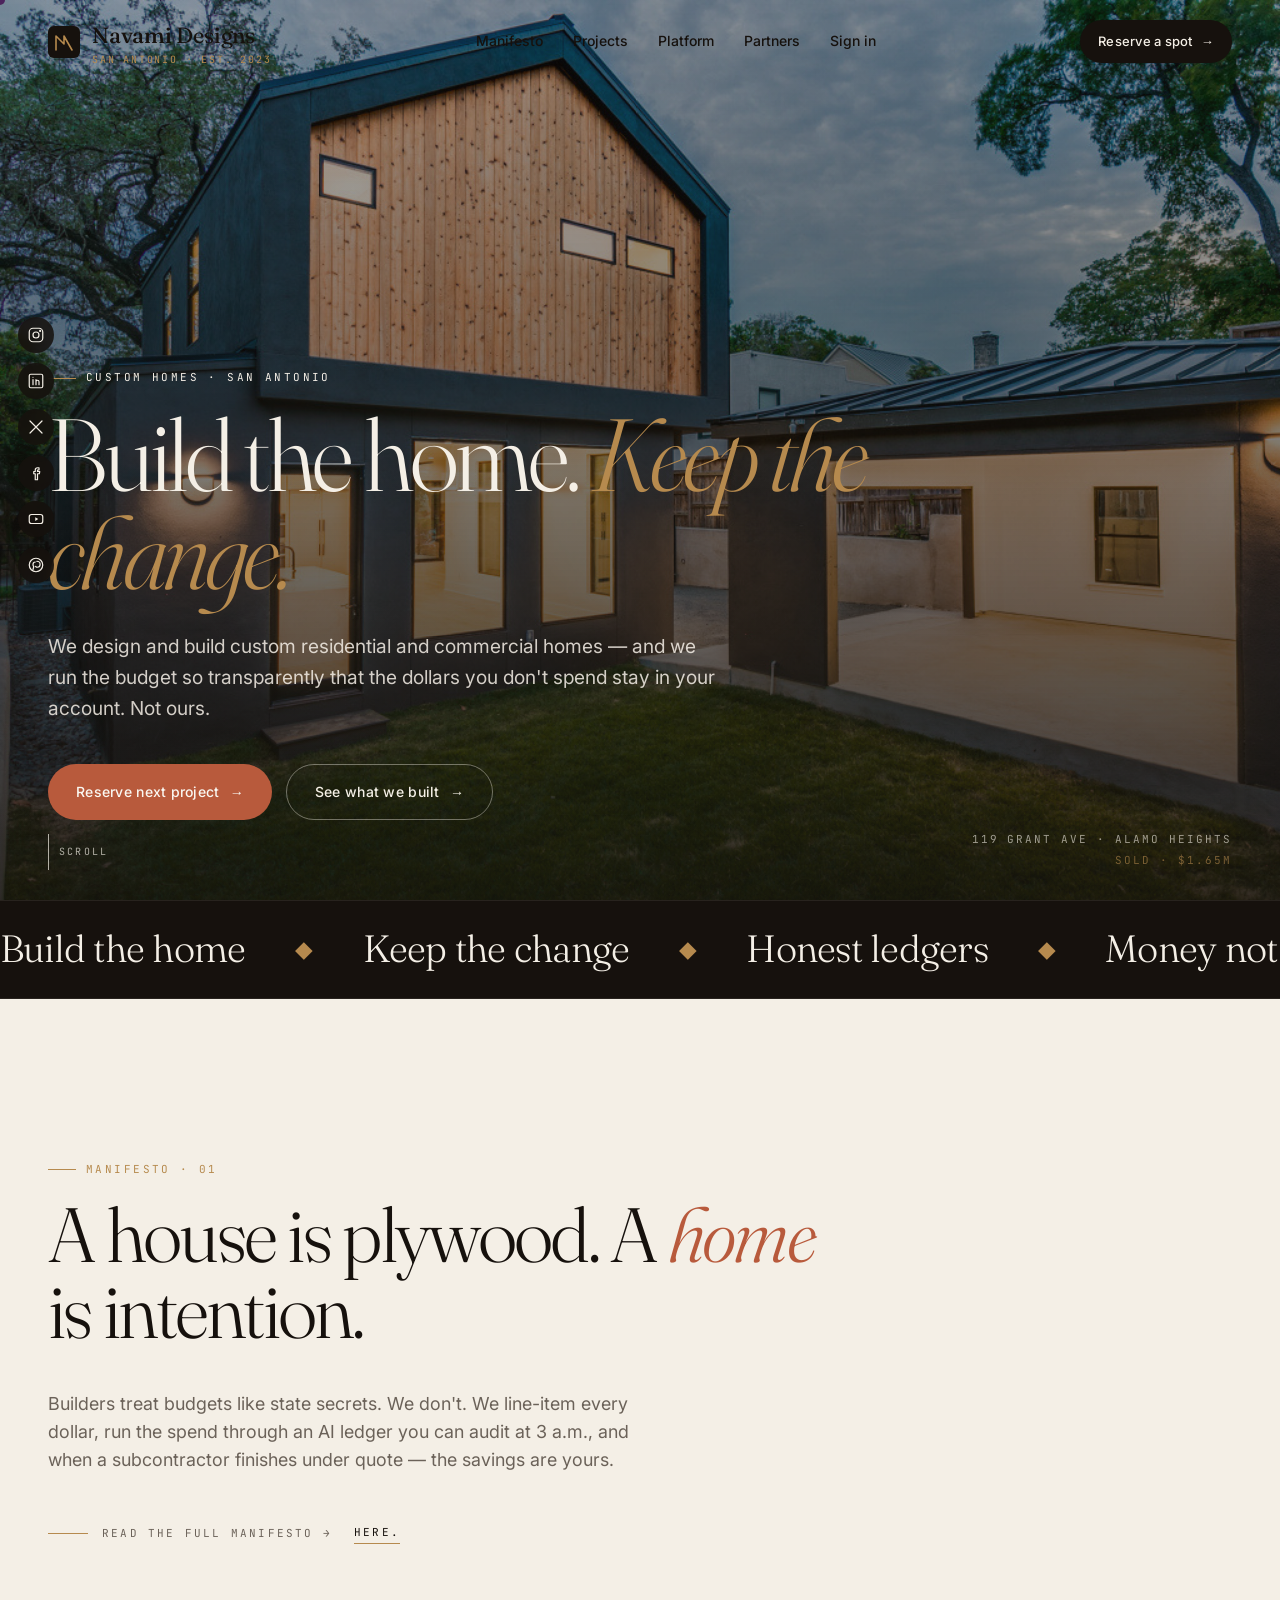
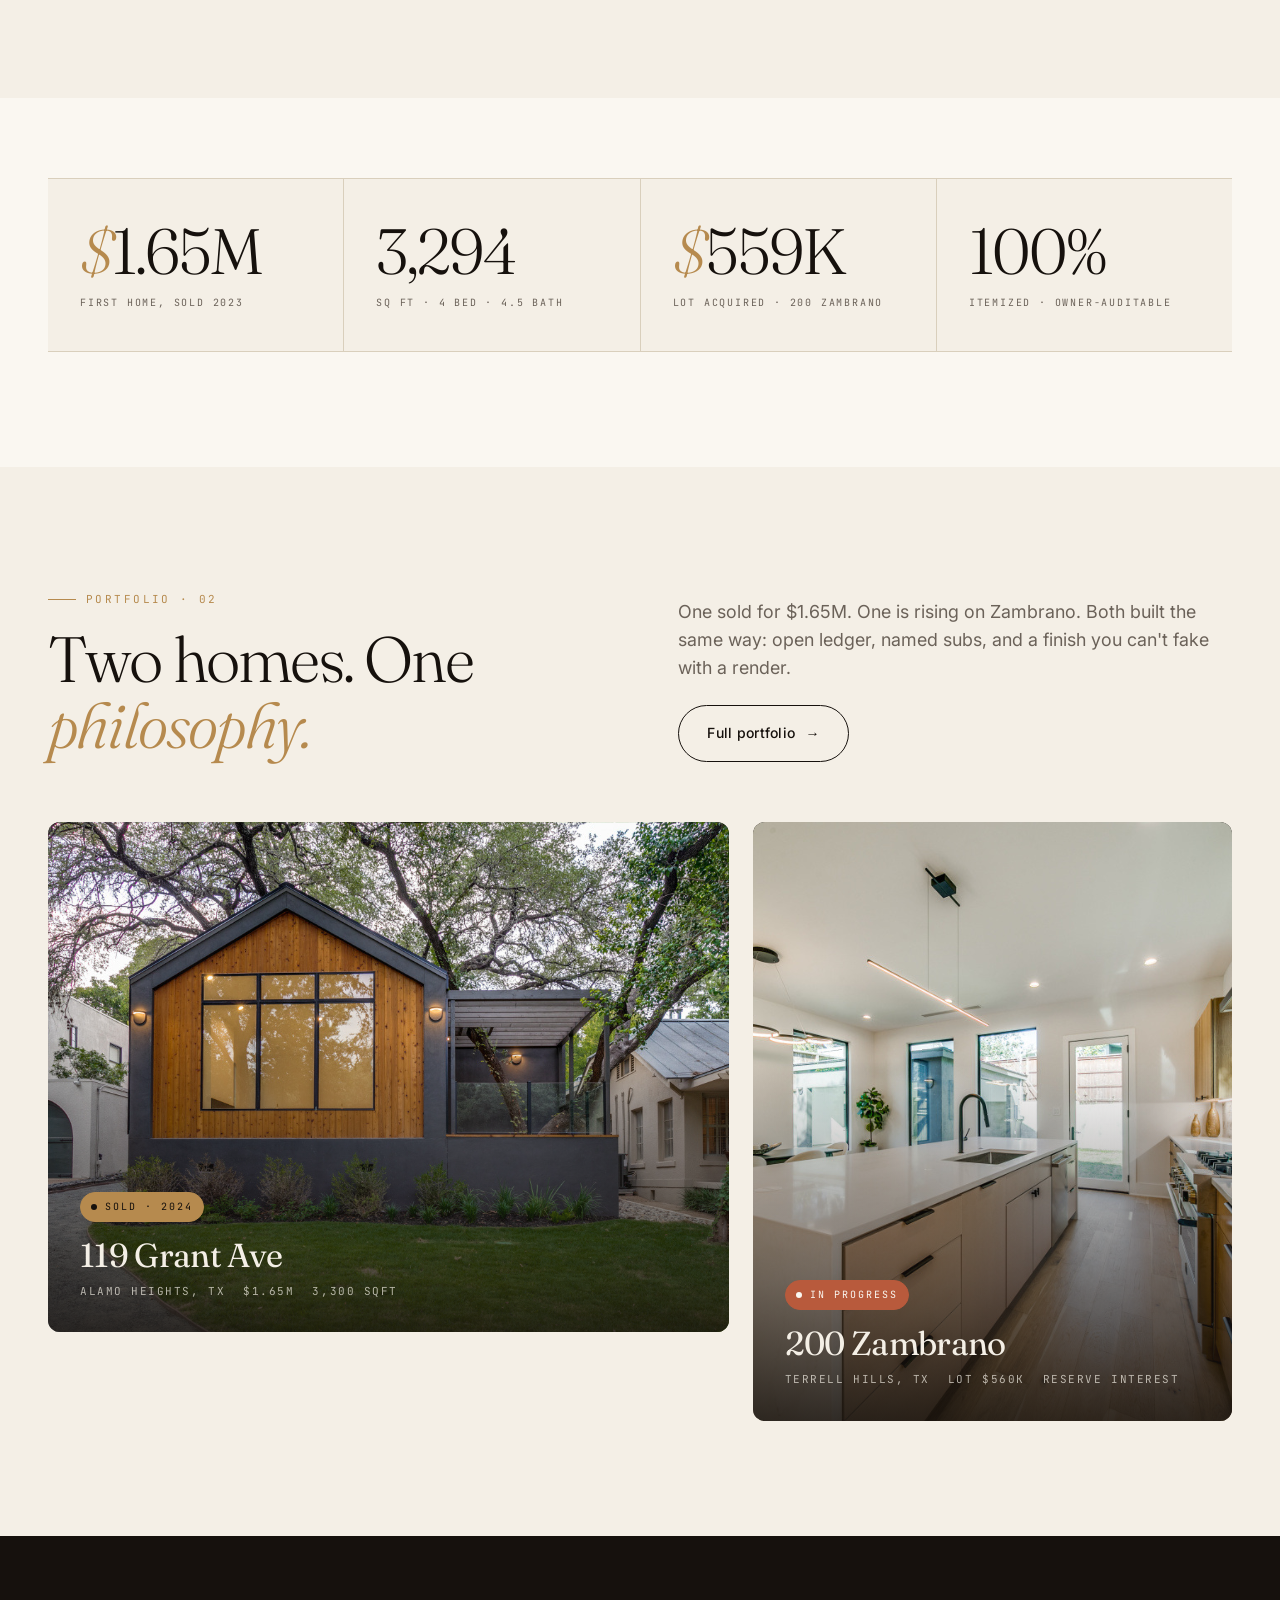
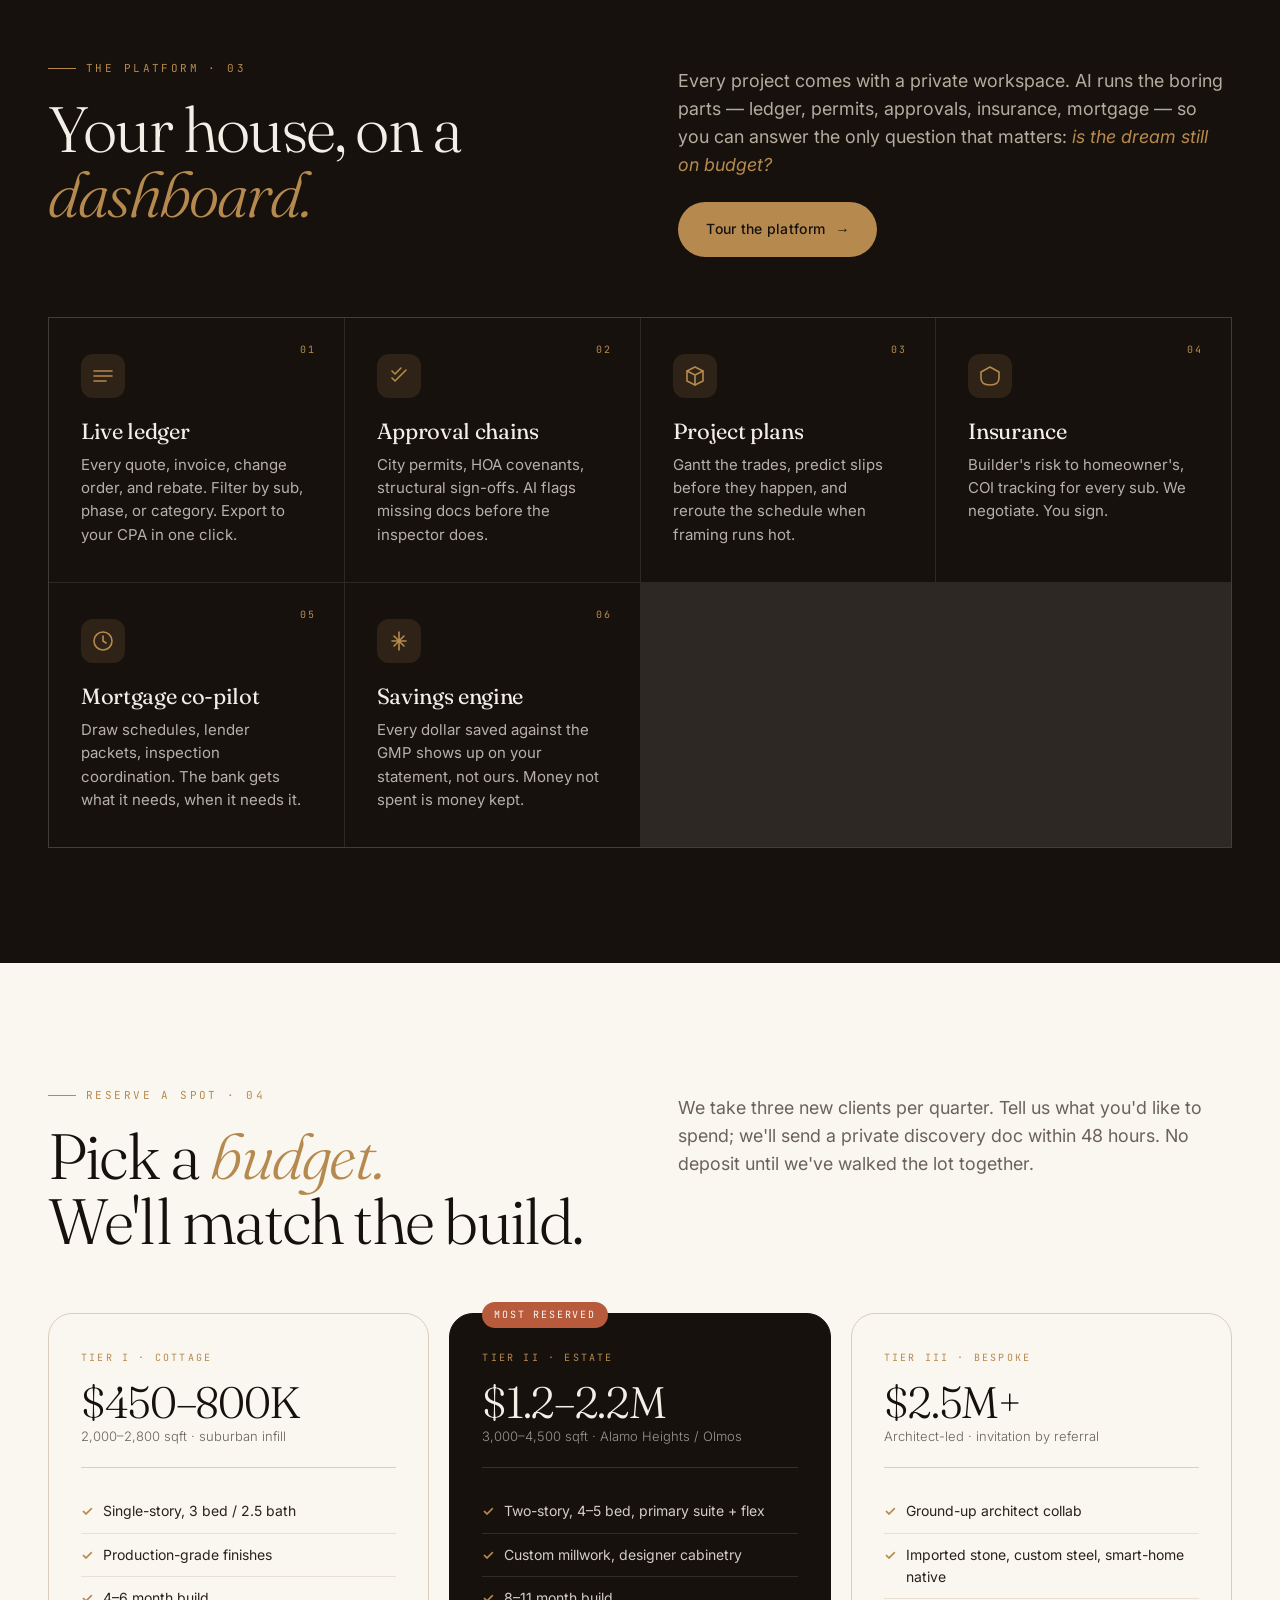
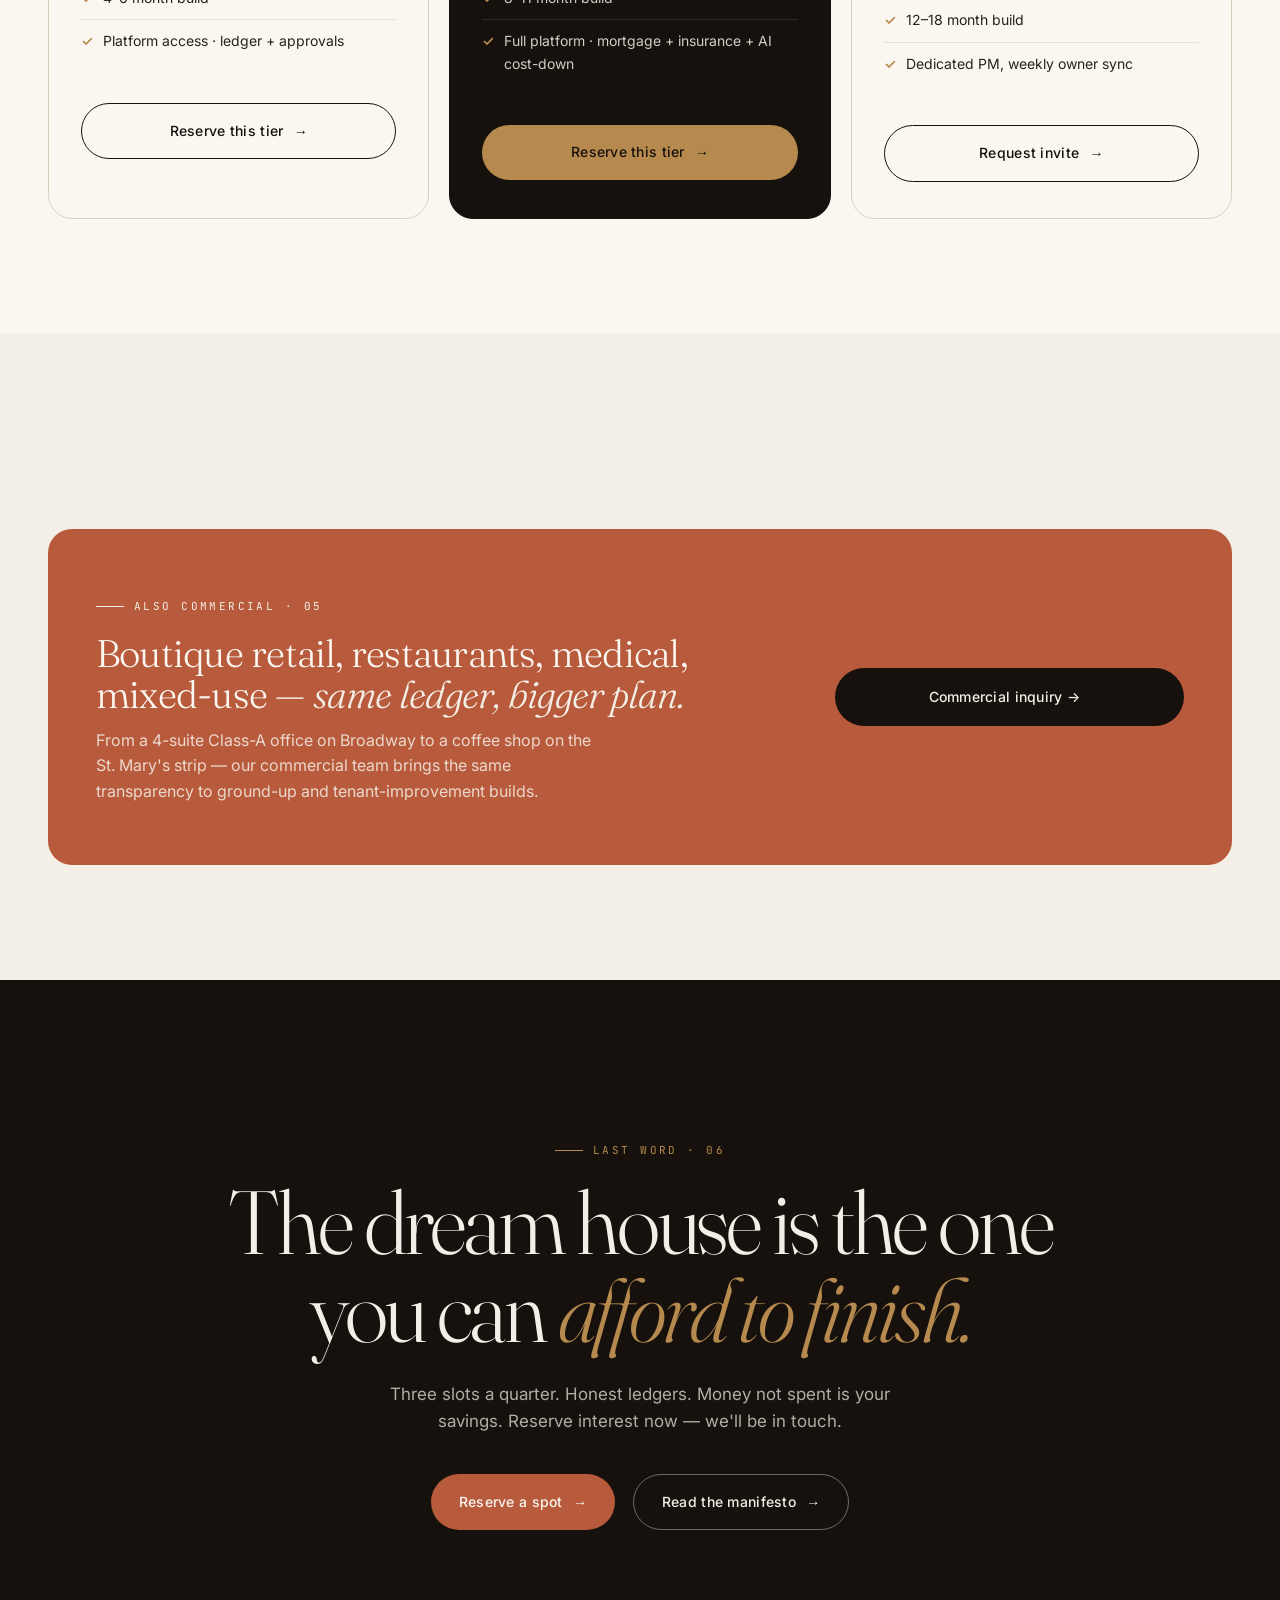
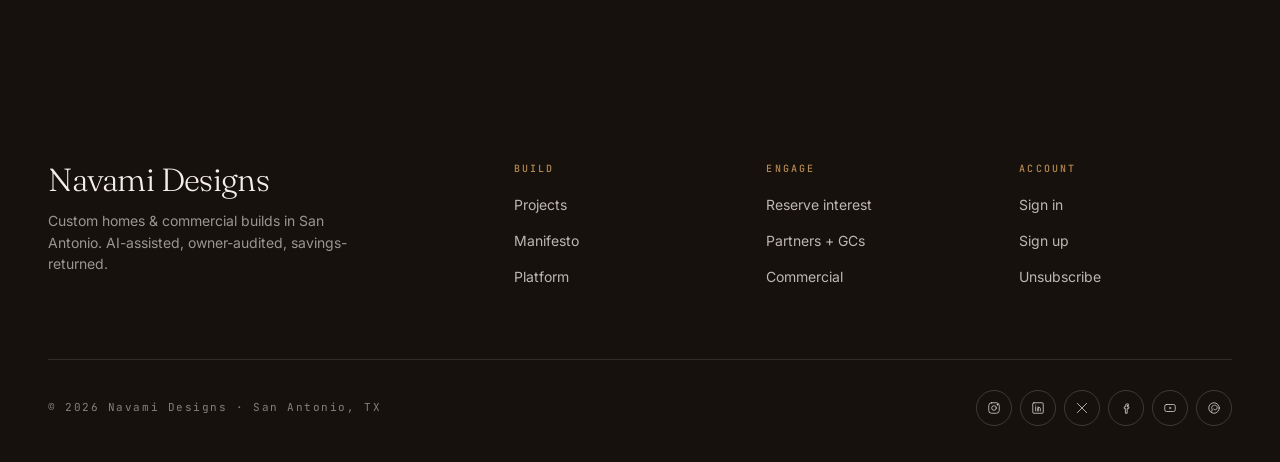
==== index.html @ c39e91a6 "Initial commit: Navami Designs marketing site Custom-home builder site for thenavami.com — independe" ====
<!DOCTYPE html>
<html lang="en">
<head>
  <meta charset="UTF-8" />
  <meta name="viewport" content="width=device-width, initial-scale=1.0" />
  <title>Navami Designs — Custom homes, built with intention. Costs, not corners, are what we cut.</title>
  <meta name="description" content="Navami Designs builds custom residential and commercial homes in San Antonio with an AI-assisted owner platform. Transparent budgets. Certified GCs. Money not spent is your savings." />
  <meta name="theme-color" content="#16110D" />
  <meta property="og:title" content="Navami Designs — Build the home. Keep the change." />
  <meta property="og:description" content="Custom homes in San Antonio. AI-powered budgets, approvals, insurance, and mortgage management — money not spent is your savings." />
  <meta property="og:image" content="/assets/hero-exterior.jpg" />
  <meta property="og:type" content="website" />
  <meta property="og:url" content="https://thenavami.com" />
  <meta name="twitter:card" content="summary_large_image" />
  <meta name="twitter:site" content="@thenavami" />
  <meta name="twitter:title" content="Navami Designs — Build the home. Keep the change." />
  <meta name="twitter:description" content="Custom homes in San Antonio. AI-powered budgets, approvals, insurance, and mortgage management — money not spent is your savings." />
  <meta name="twitter:image" content="https://thenavami.com/assets/hero-exterior.jpg" />
  <meta name="keywords" content="custom home builder San Antonio, luxury home construction Alamo Heights, Terrell Hills builder, AI construction management, transparent home building, GMP construction, residential builder Texas, commercial construction San Antonio" />
  <meta name="author" content="Navami Designs" />
  <meta name="geo.region" content="US-TX" />
  <meta name="geo.placename" content="San Antonio" />
  <link rel="canonical" href="https://thenavami.com/" />
  <script type="application/ld+json">
  {
    "@context": "https://schema.org",
    "@type": "GeneralContractor",
    "name": "Navami Designs",
    "image": "https://thenavami.com/assets/hero-exterior.jpg",
    "url": "https://thenavami.com",
    "telephone": "+1-210-000-0000",
    "priceRange": "$$$$",
    "description": "Custom residential and commercial home builder in San Antonio, TX. AI-assisted budgeting, transparent ledgers, and savings returned to the owner.",
    "address": { "@type": "PostalAddress", "addressLocality": "San Antonio", "addressRegion": "TX", "addressCountry": "US" },
    "areaServed": ["San Antonio", "Alamo Heights", "Terrell Hills", "Olmos Park"],
    "sameAs": [
      "https://instagram.com/thenavami",
      "https://linkedin.com/company/thenavami",
      "https://x.com/thenavami",
      "https://facebook.com/thenavami",
      "https://youtube.com/@thenavami"
    ],
    "founder": { "@type": "Organization", "name": "Navami Designs" },
    "foundingDate": "2023",
    "knowsAbout": ["Custom homes", "Residential construction", "Commercial construction", "AI project management", "GMP contracts"]
  }
  </script>

  <link rel="preconnect" href="https://fonts.googleapis.com" />
  <link rel="preconnect" href="https://fonts.gstatic.com" crossorigin />
  <link rel="stylesheet" href="https://fonts.googleapis.com/css2?family=Fraunces:opsz,wght@9..144,300;9..144,400;9..144,500&family=Inter:wght@400;500;600&family=JetBrains+Mono:wght@400;500&display=swap" />
  <link rel="stylesheet" href="styles.css" />
  <link rel="icon" type="image/svg+xml" href="data:image/svg+xml,%3Csvg xmlns='http://www.w3.org/2000/svg' viewBox='0 0 32 32'%3E%3Crect width='32' height='32' rx='6' fill='%2316110D'/%3E%3Cpath d='M8 24V10l8 8V10l8 14' stroke='%23B68A4E' stroke-width='1.6' fill='none' stroke-linecap='round' stroke-linejoin='round'/%3E%3C/svg%3E" />
</head>
<body>

  <!-- ──────────── NAV ──────────── -->
  <header class="nav" id="nav">
    <div class="container nav__inner">
      <a href="/" class="nav__brand" aria-label="Navami Designs home">
        <span class="nav__mark" aria-hidden="true">
          <svg width="32" height="32" viewBox="0 0 32 32" fill="none"><rect width="32" height="32" rx="6" fill="#16110D"/><path d="M8 24V10l8 8V10l8 14" stroke="#B68A4E" stroke-width="1.6" stroke-linecap="round" stroke-linejoin="round"/></svg>
        </span>
        <span>
          <b>Navami</b> Designs
          <small>San Antonio · est. 2023</small>
        </span>
      </a>
      <nav class="nav__links" aria-label="Primary">
        <a href="/manifesto.html">Manifesto</a>
        <a href="/projects.html">Projects</a>
        <a href="/platform.html">Platform</a>
        <a href="/partners.html">Partners</a>
        <a href="/signin.html">Sign in</a>
      </nav>
      <a href="/signup.html" class="nav__cta">Reserve a spot</a>
      <button class="nav__toggle" aria-label="Menu" aria-expanded="false"><span></span></button>
    </div>
  </header>

  <!-- ──────────── FLOATING SOCIAL ──────────── -->
  <aside class="social-rail" aria-label="Social">
    <a href="https://instagram.com/thenavami" target="_blank" rel="noopener" aria-label="Instagram"><svg class="icon" viewBox="0 0 24 24"><rect x="3" y="3" width="18" height="18" rx="5"/><circle cx="12" cy="12" r="4"/><circle cx="17.5" cy="6.5" r="0.6" fill="currentColor"/></svg></a>
    <a href="https://linkedin.com/company/thenavami" target="_blank" rel="noopener" aria-label="LinkedIn"><svg class="icon" viewBox="0 0 24 24"><rect x="3" y="3" width="18" height="18" rx="2"/><path d="M8 10v7M8 7v.01M12 17v-4a2 2 0 014 0v4M12 17v-7"/></svg></a>
    <a href="https://x.com/thenavami" target="_blank" rel="noopener" aria-label="X"><svg class="icon" viewBox="0 0 24 24"><path d="M4 4l16 16M20 4L4 20"/></svg></a>
    <a href="https://facebook.com/thenavami" target="_blank" rel="noopener" aria-label="Facebook"><svg class="icon" viewBox="0 0 24 24"><path d="M14 8h2V5h-2a3 3 0 00-3 3v2H9v3h2v8h3v-8h2.5l.5-3H14V9a1 1 0 011-1"/></svg></a>
    <a href="https://youtube.com/@thenavami" target="_blank" rel="noopener" aria-label="YouTube"><svg class="icon" viewBox="0 0 24 24"><rect x="3" y="6" width="18" height="12" rx="3"/><path d="M11 9.5l4 2.5-4 2.5z" fill="currentColor" stroke="none"/></svg></a>
    <a href="https://pinterest.com/thenavami" target="_blank" rel="noopener" aria-label="Pinterest"><svg class="icon" viewBox="0 0 24 24"><circle cx="12" cy="12" r="9"/><path d="M11 8c-2 0-3 1.5-3 3.5 0 1 .5 2 1 2.5l-1 4M11.5 14c.5.5 1.5 1 2.5 1 2 0 3.5-1.5 3.5-4S15.5 7 13 7"/></svg></a>
  </aside>

  <!-- ──────────── HERO ──────────── -->
  <section class="hero">
    <div class="hero__bg" style="background-image:url('assets/hero-exterior.jpg')"></div>
    <div class="container hero__inner">
      <div class="eyebrow hero__eyebrow" data-reveal>Custom homes · San Antonio</div>
      <h1 class="display hero__display" data-reveal data-reveal-delay="1">
        Build the home. <em>Keep the change.</em>
      </h1>
      <p class="hero__lede" data-reveal data-reveal-delay="2">
        We design and build custom residential and commercial homes — and we run the budget so transparently that the dollars you don't spend stay in your account. Not ours.
      </p>
      <div class="hero__cta" data-reveal data-reveal-delay="3">
        <a href="/signup.html" class="btn btn--clay">Reserve next project</a>
        <a href="/projects.html" class="btn btn--bone-ghost">See what we built</a>
      </div>
    </div>
    <div class="hero__scroll" aria-hidden="true">Scroll</div>
    <div class="hero__meta">
      <span>119 Grant Ave · Alamo Heights</span>
      <span><b>Sold · $1.65M</b></span>
    </div>
  </section>

  <!-- ──────────── MARQUEE ──────────── -->
  <div class="marquee" aria-hidden="true">
    <div class="marquee__track">
      <span>Build the home</span><span>Keep the change</span><span>Honest ledgers</span><span>Money not spent is savings</span><span>San Antonio · est. 2023</span><span>AI-assisted, owner-audited</span>
    </div>
  </div>

  <!-- ──────────── MANIFESTO STRIP ──────────── -->
  <section class="manifesto-strip">
    <div class="container">
      <div class="eyebrow" data-reveal>Manifesto · 01</div>
      <h2 class="manifesto-strip__quote" data-reveal data-reveal-delay="1">
        A house is plywood. A <em>home</em> is intention.
      </h2>
      <p class="lede mt-lg" style="max-width:54ch" data-reveal data-reveal-delay="2">
        Builders treat budgets like state secrets. We don't. We line-item every dollar, run the spend through an AI ledger you can audit at 3 a.m., and when a subcontractor finishes under quote — the savings are yours.
      </p>
      <div class="manifesto-strip__sig" data-reveal data-reveal-delay="3">Read the full manifesto → <a href="/manifesto.html" style="color:var(--ink);border-bottom:1px solid var(--brass);padding-bottom:2px;margin-left:8px;">Here.</a></div>
    </div>
  </section>

  <!-- ──────────── STATS ──────────── -->
  <section class="section section--paper" style="padding-top:0">
    <div class="container">
      <div class="stats">
        <div class="stat" data-reveal>
          <div class="stat__num"><em>$</em><span data-count="1.65" data-decimals="2" data-suffix="M">1.65M</span></div>
          <div class="stat__label">First home, sold 2023</div>
        </div>
        <div class="stat" data-reveal data-reveal-delay="1">
          <div class="stat__num"><span data-count="3300">3,300</span></div>
          <div class="stat__label">Sq ft · 4 bed · 4.5 bath</div>
        </div>
        <div class="stat" data-reveal data-reveal-delay="2">
          <div class="stat__num"><em>$</em><span data-count="560" data-suffix="K">560K</span></div>
          <div class="stat__label">Lot acquired · 200 Zambrano</div>
        </div>
        <div class="stat" data-reveal data-reveal-delay="3">
          <div class="stat__num"><span data-count="100" data-suffix="%">100%</span></div>
          <div class="stat__label">Itemized · owner-auditable</div>
        </div>
      </div>
    </div>
  </section>

  <!-- ──────────── PROJECTS ──────────── -->
  <section class="section section--bone" id="projects">
    <div class="container">
      <div class="two-col">
        <div>
          <div class="eyebrow" data-reveal>Portfolio · 02</div>
          <h2 class="headline" data-reveal data-reveal-delay="1">
            Two homes. One <em class="serif-em">philosophy.</em>
          </h2>
        </div>
        <div class="two-col__right" data-reveal data-reveal-delay="2">
          <p class="lede">One sold for $1.65M. One is rising on Zambrano. Both built the same way: open ledger, named subs, and a finish you can't fake with a render.</p>
          <a href="/projects.html" class="btn btn--ghost mt-md">Full portfolio</a>
        </div>
      </div>

      <div class="projects-grid">
        <a class="project-card project-card--lead" href="/projects.html#grant" data-reveal>
          <div class="project-card__img" style="background-image:url('assets/exterior-twilight.jpg')"></div>
          <div class="project-card__body">
            <span class="project-card__status is-sold">Sold · 2024</span>
            <h3 class="project-card__title">119 Grant Ave</h3>
            <div class="project-card__meta">
              <span>Alamo Heights, TX</span><span>$1.65M</span><span>3,300 sqft</span>
            </div>
          </div>
        </a>
        <a class="project-card project-card--side" href="/projects.html#zambrano" data-reveal data-reveal-delay="1">
          <div class="project-card__img" style="background-image:url('assets/exterior-rear.jpg')"></div>
          <div class="project-card__body">
            <span class="project-card__status is-active">In progress</span>
            <h3 class="project-card__title">200 Zambrano</h3>
            <div class="project-card__meta">
              <span>Terrell Hills, TX</span><span>Lot $560K</span><span>Reserve interest</span>
            </div>
          </div>
        </a>
      </div>
    </div>
  </section>

  <!-- ──────────── AI PLATFORM ──────────── -->
  <section class="section section--dark" id="platform">
    <div class="container">
      <div class="two-col">
        <div>
          <div class="eyebrow" data-reveal>The platform · 03</div>
          <h2 class="headline" data-reveal data-reveal-delay="1" style="color:var(--bone)">
            Your house, on a <em class="serif-em">dashboard.</em>
          </h2>
        </div>
        <div class="two-col__right" data-reveal data-reveal-delay="2">
          <p class="lede">Every project comes with a private workspace. AI runs the boring parts — ledger, permits, approvals, insurance, mortgage — so you can answer the only question that matters: <em style="color:var(--brass)">is the dream still on budget?</em></p>
          <a href="/platform.html" class="btn btn--brass mt-md">Tour the platform</a>
        </div>
      </div>

      <div class="platform">
        <div class="platform__card" data-reveal>
          <span class="platform__num">01</span>
          <div class="platform__icon"><svg class="icon icon--lg" viewBox="0 0 24 24"><path d="M3 7h18M3 12h18M3 17h12"/></svg></div>
          <h3 class="platform__title">Live ledger</h3>
          <p class="platform__body">Every quote, invoice, change order, and rebate. Filter by sub, phase, or category. Export to your CPA in one click.</p>
        </div>
        <div class="platform__card" data-reveal data-reveal-delay="1">
          <span class="platform__num">02</span>
          <div class="platform__icon"><svg class="icon icon--lg" viewBox="0 0 24 24"><path d="M5 7l3 3 6-6M5 14l3 3 11-11"/></svg></div>
          <h3 class="platform__title">Approval chains</h3>
          <p class="platform__body">City permits, HOA covenants, structural sign-offs. AI flags missing docs before the inspector does.</p>
        </div>
        <div class="platform__card" data-reveal data-reveal-delay="2">
          <span class="platform__num">03</span>
          <div class="platform__icon"><svg class="icon icon--lg" viewBox="0 0 24 24"><path d="M4 7l8-4 8 4v10l-8 4-8-4z"/><path d="M4 7l8 4 8-4M12 21V11"/></svg></div>
          <h3 class="platform__title">Project plans</h3>
          <p class="platform__body">Gantt the trades, predict slips before they happen, and reroute the schedule when framing runs hot.</p>
        </div>
        <div class="platform__card" data-reveal>
          <span class="platform__num">04</span>
          <div class="platform__icon"><svg class="icon icon--lg" viewBox="0 0 24 24"><path d="M12 3l9 5v6c0 5-4 7-9 7s-9-2-9-7V8z"/></svg></div>
          <h3 class="platform__title">Insurance</h3>
          <p class="platform__body">Builder's risk to homeowner's, COI tracking for every sub. We negotiate. You sign.</p>
        </div>
        <div class="platform__card" data-reveal data-reveal-delay="1">
          <span class="platform__num">05</span>
          <div class="platform__icon"><svg class="icon icon--lg" viewBox="0 0 24 24"><circle cx="12" cy="12" r="9"/><path d="M12 7v5l3 2"/></svg></div>
          <h3 class="platform__title">Mortgage co-pilot</h3>
          <p class="platform__body">Draw schedules, lender packets, inspection coordination. The bank gets what it needs, when it needs it.</p>
        </div>
        <div class="platform__card" data-reveal data-reveal-delay="2">
          <span class="platform__num">06</span>
          <div class="platform__icon"><svg class="icon icon--lg" viewBox="0 0 24 24"><path d="M12 3v18M5 12h14M7 7l10 10M17 7L7 17"/></svg></div>
          <h3 class="platform__title">Savings engine</h3>
          <p class="platform__body">Every dollar saved against the GMP shows up on your statement, not ours. Money not spent is money kept.</p>
        </div>
      </div>
    </div>
  </section>

  <!-- ──────────── BUDGET TIERS ──────────── -->
  <section class="section section--paper" id="reserve">
    <div class="container">
      <div class="two-col">
        <div>
          <div class="eyebrow" data-reveal>Reserve a spot · 04</div>
          <h2 class="headline" data-reveal data-reveal-delay="1">
            Pick a <em class="serif-em">budget.</em><br/>We'll match the build.
          </h2>
        </div>
        <div class="two-col__right" data-reveal data-reveal-delay="2">
          <p class="lede">We take three new clients per quarter. Tell us what you'd like to spend; we'll send a private discovery doc within 48 hours. No deposit until we've walked the lot together.</p>
        </div>
      </div>

      <div class="tiers">
        <div class="tier" data-reveal>
          <div class="tier__label">Tier I · Cottage</div>
          <div class="tier__price">$450–800K<small>2,000–2,800 sqft · suburban infill</small></div>
          <ul>
            <li>Single-story, 3 bed / 2.5 bath</li>
            <li>Production-grade finishes</li>
            <li>4–6 month build</li>
            <li>Platform access · ledger + approvals</li>
          </ul>
          <a href="/signup.html?tier=cottage" class="btn btn--ghost mt-lg" style="width:100%;justify-content:center">Reserve this tier</a>
        </div>
        <div class="tier is-featured" data-reveal data-reveal-delay="1">
          <span class="tier__flag">Most reserved</span>
          <div class="tier__label">Tier II · Estate</div>
          <div class="tier__price">$1.2–2.2M<small>3,000–4,500 sqft · Alamo Heights / Olmos</small></div>
          <ul>
            <li>Two-story, 4–5 bed, primary suite + flex</li>
            <li>Custom millwork, designer cabinetry</li>
            <li>8–11 month build</li>
            <li>Full platform · mortgage + insurance + AI cost-down</li>
          </ul>
          <a href="/signup.html?tier=estate" class="btn btn--brass mt-lg" style="width:100%;justify-content:center">Reserve this tier</a>
        </div>
        <div class="tier" data-reveal data-reveal-delay="2">
          <div class="tier__label">Tier III · Bespoke</div>
          <div class="tier__price">$2.5M+<small>Architect-led · invitation by referral</small></div>
          <ul>
            <li>Ground-up architect collab</li>
            <li>Imported stone, custom steel, smart-home native</li>
            <li>12–18 month build</li>
            <li>Dedicated PM, weekly owner sync</li>
          </ul>
          <a href="/signup.html?tier=bespoke" class="btn btn--ghost mt-lg" style="width:100%;justify-content:center">Request invite</a>
        </div>
      </div>
    </div>
  </section>

  <!-- ──────────── COMMERCIAL BAND ──────────── -->
  <section class="section section--bone">
    <div class="container">
      <div class="commercial-band" data-reveal>
        <div>
          <div class="eyebrow" style="color:var(--bone)">Also commercial · 05</div>
          <h3>Boutique retail, restaurants, medical, mixed-use — <em>same ledger, bigger plan.</em></h3>
          <p>From a 4-suite Class-A office on Broadway to a coffee shop on the St. Mary's strip — our commercial team brings the same transparency to ground-up and tenant-improvement builds.</p>
        </div>
        <div>
          <a href="/partners.html#commercial" class="btn btn--no-arrow" style="background:var(--ink);color:var(--bone);width:100%;justify-content:center;padding:18px 28px">Commercial inquiry →</a>
        </div>
      </div>
    </div>
  </section>

  <!-- ──────────── FINAL CTA ──────────── -->
  <section class="final-cta">
    <div data-reveal>
      <div class="eyebrow" style="color:var(--brass);justify-content:center;display:inline-flex">Last word · 06</div>
      <h2>The dream house is the one you can <em>afford to finish.</em></h2>
      <p>Three slots a quarter. Honest ledgers. Money not spent is your savings. Reserve interest now — we'll be in touch.</p>
      <div class="flex gap-md" style="justify-content:center;flex-wrap:wrap">
        <a href="/signup.html" class="btn btn--clay">Reserve a spot</a>
        <a href="/manifesto.html" class="btn btn--bone-ghost">Read the manifesto</a>
      </div>
    </div>
  </section>

  <!-- ──────────── FOOTER ──────────── -->
  <footer class="footer">
    <div class="container">
      <div class="footer__top">
        <div>
          <div class="footer__brand">Navami Designs</div>
          <p class="footer__tagline">Custom homes &amp; commercial builds in San Antonio. AI-assisted, owner-audited, savings-returned.</p>
        </div>
        <div class="footer__col">
          <h4>Build</h4>
          <ul>
            <li><a href="/projects.html">Projects</a></li>
            <li><a href="/manifesto.html">Manifesto</a></li>
            <li><a href="/platform.html">Platform</a></li>
          </ul>
        </div>
        <div class="footer__col">
          <h4>Engage</h4>
          <ul>
            <li><a href="/signup.html">Reserve interest</a></li>
            <li><a href="/partners.html">Partners + GCs</a></li>
            <li><a href="/partners.html#commercial">Commercial</a></li>
          </ul>
        </div>
        <div class="footer__col">
          <h4>Account</h4>
          <ul>
            <li><a href="/signin.html">Sign in</a></li>
            <li><a href="/signup.html">Sign up</a></li>
            <li><a href="/unsubscribe.html">Unsubscribe</a></li>
          </ul>
        </div>
      </div>
      <div class="footer__bottom">
        <span>© <span data-year>2026</span> Navami Designs · San Antonio, TX</span>
        <div class="footer__social">
          <a href="https://instagram.com/thenavami" target="_blank" rel="noopener" aria-label="Instagram"><svg class="icon icon--sm" viewBox="0 0 24 24"><rect x="3" y="3" width="18" height="18" rx="5"/><circle cx="12" cy="12" r="4"/><circle cx="17.5" cy="6.5" r="0.6" fill="currentColor"/></svg></a>
          <a href="https://linkedin.com/company/thenavami" target="_blank" rel="noopener" aria-label="LinkedIn"><svg class="icon icon--sm" viewBox="0 0 24 24"><rect x="3" y="3" width="18" height="18" rx="2"/><path d="M8 10v7M8 7v.01M12 17v-4a2 2 0 014 0v4M12 17v-7"/></svg></a>
          <a href="https://x.com/thenavami" target="_blank" rel="noopener" aria-label="X"><svg class="icon icon--sm" viewBox="0 0 24 24"><path d="M4 4l16 16M20 4L4 20"/></svg></a>
          <a href="https://facebook.com/thenavami" target="_blank" rel="noopener" aria-label="Facebook"><svg class="icon icon--sm" viewBox="0 0 24 24"><path d="M14 8h2V5h-2a3 3 0 00-3 3v2H9v3h2v8h3v-8h2.5l.5-3H14V9a1 1 0 011-1"/></svg></a>
          <a href="https://youtube.com/@thenavami" target="_blank" rel="noopener" aria-label="YouTube"><svg class="icon icon--sm" viewBox="0 0 24 24"><rect x="3" y="6" width="18" height="12" rx="3"/><path d="M11 9.5l4 2.5-4 2.5z" fill="currentColor" stroke="none"/></svg></a>
          <a href="https://pinterest.com/thenavami" target="_blank" rel="noopener" aria-label="Pinterest"><svg class="icon icon--sm" viewBox="0 0 24 24"><circle cx="12" cy="12" r="9"/><path d="M11 8c-2 0-3 1.5-3 3.5 0 1 .5 2 1 2.5l-1 4M11.5 14c.5.5 1.5 1 2.5 1 2 0 3.5-1.5 3.5-4S15.5 7 13 7"/></svg></a>
        </div>
      </div>
    </div>
  </footer>

  <script src="script.js" defer></script>
</body>
</html>
---- styles.css ----
/* =========================================================
   NAVAMI DESIGNS — design system
   Editorial luxury × tech-credible. Serif + sans, bone + brass.
   ========================================================= */

:root {
  /* color */
  --ink: #16110D;
  --ink-soft: #2A211B;
  --bone: #F4EFE6;
  --paper: #FAF7F1;
  --smoke: #E8E0D2;
  --line: #D9CFBC;
  --brass: #B68A4E;
  --brass-dark: #8E6A35;
  --clay: #B85A3C;
  --clay-dark: #8E4128;
  --sage: #5F7561;
  --slate: #6B6259;
  --white: #FFFFFF;

  /* type */
  --serif: 'Fraunces', 'Times New Roman', Georgia, serif;
  --sans: 'Inter', -apple-system, BlinkMacSystemFont, 'Segoe UI', system-ui, sans-serif;
  --mono: 'JetBrains Mono', 'SF Mono', 'Menlo', monospace;

  /* layout */
  --container: 1280px;
  --gutter: clamp(20px, 4vw, 48px);
  --radius-sm: 6px;
  --radius: 12px;
  --radius-lg: 24px;

  /* motion */
  --ease: cubic-bezier(.2,.7,.2,1);
  --t-fast: 180ms var(--ease);
  --t: 320ms var(--ease);
  --t-slow: 600ms var(--ease);
}

/* =========================================================
   RESET
   ========================================================= */
*, *::before, *::after { box-sizing: border-box; }
html { -webkit-text-size-adjust: 100%; scroll-behavior: smooth; }
body {
  margin: 0;
  font-family: var(--sans);
  font-size: 16px;
  line-height: 1.6;
  color: var(--ink);
  background: var(--paper);
  -webkit-font-smoothing: antialiased;
  -moz-osx-font-smoothing: grayscale;
  overflow-x: hidden;
}
img, svg, video { display: block; max-width: 100%; height: auto; }
button { font: inherit; cursor: pointer; border: 0; background: none; color: inherit; }
a { color: inherit; text-decoration: none; transition: color var(--t-fast); }
input, textarea, select { font: inherit; color: inherit; }
h1, h2, h3, h4, h5, h6 { margin: 0; font-family: var(--serif); font-weight: 400; letter-spacing: -0.02em; line-height: 1.05; }
p { margin: 0; }
ul, ol { margin: 0; padding: 0; list-style: none; }

::selection { background: var(--brass); color: var(--paper); }

/* =========================================================
   LAYOUT
   ========================================================= */
.container { width: 100%; max-width: var(--container); margin: 0 auto; padding: 0 var(--gutter); }
.section { padding: clamp(60px, 9vw, 130px) 0; position: relative; }
.section--dark { background: var(--ink); color: var(--bone); }
.section--bone { background: var(--bone); }
.section--paper { background: var(--paper); }
.section--clay { background: var(--clay); color: var(--paper); }

/* Eyebrow + heading pattern */
.eyebrow {
  display: inline-flex;
  align-items: center;
  gap: 10px;
  font-family: var(--mono);
  font-size: 11px;
  letter-spacing: 0.22em;
  text-transform: uppercase;
  color: var(--brass);
  margin-bottom: 18px;
}
.eyebrow::before {
  content: '';
  width: 28px;
  height: 1px;
  background: currentColor;
}
.section--dark .eyebrow { color: var(--brass); }

h1.display, .display {
  font-size: clamp(46px, 8vw, 112px);
  line-height: 0.96;
  letter-spacing: -0.035em;
  font-weight: 300;
}
h2.headline, .headline {
  font-size: clamp(34px, 5vw, 68px);
  line-height: 1.02;
  letter-spacing: -0.028em;
  font-weight: 300;
}
h3.title { font-size: clamp(22px, 2.4vw, 32px); line-height: 1.12; letter-spacing: -0.02em; }
.lede {
  font-size: clamp(17px, 1.4vw, 21px);
  line-height: 1.55;
  color: var(--slate);
  max-width: 60ch;
}
.section--dark .lede { color: #B5ACA0; }
em.serif-em { font-family: var(--serif); font-style: italic; font-weight: 300; color: var(--brass); }
em.clay { font-family: var(--serif); font-style: italic; color: var(--clay); }

/* =========================================================
   NAV
   ========================================================= */
.nav {
  position: fixed;
  inset: 0 0 auto 0;
  z-index: 100;
  padding: 18px 0;
  transition: background var(--t), backdrop-filter var(--t), border-color var(--t);
  border-bottom: 1px solid transparent;
}
.nav.is-scrolled {
  background: rgba(250, 247, 241, 0.86);
  backdrop-filter: saturate(140%) blur(14px);
  -webkit-backdrop-filter: saturate(140%) blur(14px);
  border-bottom-color: var(--line);
}
.nav__inner {
  display: flex;
  align-items: center;
  justify-content: space-between;
  gap: 24px;
}
.nav__brand {
  display: flex;
  align-items: center;
  gap: 12px;
  font-family: var(--serif);
  font-size: 22px;
  font-weight: 400;
  letter-spacing: -0.01em;
}
.nav__mark {
  width: 32px;
  height: 32px;
  display: grid;
  place-items: center;
  flex: 0 0 32px;
}
.nav__brand b { font-weight: 500; }
.nav__brand small {
  font-family: var(--mono);
  font-size: 10px;
  letter-spacing: 0.18em;
  text-transform: uppercase;
  color: var(--brass);
  display: block;
  line-height: 1;
  margin-top: 2px;
}
.nav__links {
  display: flex;
  gap: 30px;
  align-items: center;
}
.nav__links a {
  font-size: 14px;
  font-weight: 500;
  color: var(--ink);
  position: relative;
  padding: 6px 0;
}
.nav__links a::after {
  content: '';
  position: absolute;
  inset: auto 0 0 0;
  height: 1px;
  background: var(--brass);
  transform: scaleX(0);
  transform-origin: left;
  transition: transform var(--t);
}
.nav__links a:hover::after, .nav__links a[aria-current]::after { transform: scaleX(1); }
.nav__cta {
  display: inline-flex;
  align-items: center;
  gap: 8px;
  background: var(--ink);
  color: var(--bone);
  padding: 11px 18px;
  border-radius: 999px;
  font-size: 13px;
  font-weight: 500;
  letter-spacing: 0.02em;
  transition: background var(--t-fast), transform var(--t-fast);
}
.nav__cta:hover { background: var(--clay); transform: translateY(-1px); }
.nav__cta::after { content: '→'; font-family: var(--serif); }

.nav__toggle { display: none; }
@media (max-width: 880px) {
  .nav__links { display: none; }
  .nav__toggle {
    display: grid;
    place-items: center;
    width: 40px; height: 40px;
    border-radius: 999px;
    border: 1px solid var(--line);
  }
  .nav__toggle span, .nav__toggle span::before, .nav__toggle span::after {
    display: block;
    width: 16px; height: 1.5px;
    background: var(--ink);
    position: relative;
  }
  .nav__toggle span::before, .nav__toggle span::after {
    content: ''; position: absolute; left: 0;
  }
  .nav__toggle span::before { top: -5px; }
  .nav__toggle span::after { top: 5px; }
  .nav.is-open .nav__links {
    display: flex;
    position: fixed;
    inset: 70px 0 0 0;
    flex-direction: column;
    background: var(--paper);
    padding: 40px var(--gutter);
    gap: 24px;
    align-items: flex-start;
    border-top: 1px solid var(--line);
  }
  .nav.is-open .nav__links a { font-size: 22px; font-family: var(--serif); }
}

/* =========================================================
   BUTTONS
   ========================================================= */
.btn {
  display: inline-flex;
  align-items: center;
  gap: 10px;
  padding: 16px 28px;
  border-radius: 999px;
  font-size: 14px;
  font-weight: 500;
  letter-spacing: 0.02em;
  transition: transform var(--t-fast), background var(--t-fast), color var(--t-fast), box-shadow var(--t);
  white-space: nowrap;
}
.btn--primary { background: var(--ink); color: var(--bone); }
.btn--primary:hover { background: var(--clay); transform: translateY(-2px); box-shadow: 0 14px 30px -14px rgba(184, 90, 60, 0.55); }
.btn--clay { background: var(--clay); color: var(--paper); }
.btn--clay:hover { background: var(--clay-dark); transform: translateY(-2px); box-shadow: 0 14px 30px -14px rgba(184, 90, 60, 0.55); }
.btn--brass { background: var(--brass); color: var(--ink); }
.btn--brass:hover { background: var(--brass-dark); color: var(--paper); transform: translateY(-2px); }
.btn--ghost { background: transparent; color: var(--ink); border: 1px solid var(--ink); }
.btn--ghost:hover { background: var(--ink); color: var(--bone); }
.btn--bone-ghost { background: transparent; color: var(--bone); border: 1px solid rgba(244, 239, 230, 0.4); }
.btn--bone-ghost:hover { background: var(--bone); color: var(--ink); }
.btn::after { content: '→'; font-family: var(--serif); font-style: italic; transition: transform var(--t-fast); }
.btn:hover::after { transform: translateX(3px); }
.btn--no-arrow::after { content: ''; }

/* =========================================================
   HERO
   ========================================================= */
.hero {
  position: relative;
  min-height: 100vh;
  display: flex;
  align-items: flex-end;
  padding: 140px 0 80px;
  overflow: hidden;
  color: var(--bone);
}
.hero__bg {
  position: absolute;
  inset: 0;
  z-index: 0;
  background-size: cover;
  background-position: center;
  transform: scale(1.05);
  transition: transform 8s ease-out;
}
.hero.is-loaded .hero__bg { transform: scale(1); }
.hero::before {
  content: '';
  position: absolute;
  inset: 0;
  z-index: 1;
  background: linear-gradient(180deg, rgba(22, 17, 13, 0.35) 0%, rgba(22, 17, 13, 0.55) 50%, rgba(22, 17, 13, 0.85) 100%);
}
.hero__inner { position: relative; z-index: 2; width: 100%; }
.hero__eyebrow { color: var(--bone); opacity: 0.85; }
.hero__eyebrow::before { background: var(--brass); }
.hero__display {
  max-width: 16ch;
  margin: 0 0 30px;
  color: var(--bone);
}
.hero__display em { font-style: italic; color: var(--brass); font-weight: 300; }
.hero__lede {
  max-width: 56ch;
  color: rgba(244, 239, 230, 0.85);
  font-size: clamp(17px, 1.5vw, 22px);
  margin-bottom: 40px;
}
.hero__cta { display: flex; gap: 14px; flex-wrap: wrap; }
.hero__meta {
  position: absolute;
  bottom: 30px;
  right: var(--gutter);
  z-index: 2;
  font-family: var(--mono);
  font-size: 11px;
  letter-spacing: 0.18em;
  text-transform: uppercase;
  color: var(--bone);
  opacity: 0.6;
  display: flex;
  flex-direction: column;
  align-items: flex-end;
  gap: 4px;
}
.hero__meta b { font-weight: 400; color: var(--brass); }
.hero__scroll {
  position: absolute;
  left: var(--gutter);
  bottom: 30px;
  z-index: 2;
  font-family: var(--mono);
  font-size: 10px;
  letter-spacing: 0.22em;
  text-transform: uppercase;
  color: var(--bone);
  opacity: 0.7;
  display: flex;
  align-items: center;
  gap: 10px;
}
.hero__scroll::before {
  content: '';
  width: 1px;
  height: 36px;
  background: var(--bone);
  animation: scroll-line 2.2s infinite;
  transform-origin: top;
}
@keyframes scroll-line {
  0% { transform: scaleY(0); transform-origin: top; }
  50% { transform: scaleY(1); transform-origin: top; }
  51% { transform: scaleY(1); transform-origin: bottom; }
  100% { transform: scaleY(0); transform-origin: bottom; }
}

/* =========================================================
   MANIFESTO STRIP
   ========================================================= */
.manifesto-strip {
  padding: clamp(80px, 12vw, 160px) 0;
  background: var(--bone);
  position: relative;
}
.manifesto-strip__quote {
  font-family: var(--serif);
  font-size: clamp(36px, 6vw, 92px);
  line-height: 1;
  letter-spacing: -0.035em;
  font-weight: 300;
  max-width: 18ch;
}
.manifesto-strip__quote em { font-style: italic; color: var(--clay); }
.manifesto-strip__sig {
  margin-top: 50px;
  display: flex;
  align-items: center;
  gap: 14px;
  font-family: var(--mono);
  font-size: 11px;
  letter-spacing: 0.2em;
  text-transform: uppercase;
  color: var(--slate);
}
.manifesto-strip__sig::before {
  content: '';
  width: 40px;
  height: 1px;
  background: var(--brass);
}

/* =========================================================
   STATS
   ========================================================= */
.stats {
  display: grid;
  grid-template-columns: repeat(auto-fit, minmax(220px, 1fr));
  gap: 1px;
  background: var(--line);
  border-block: 1px solid var(--line);
  margin-top: 80px;
}
.stat { background: var(--bone); padding: 40px 32px; }
.stat__num {
  font-family: var(--serif);
  font-size: clamp(40px, 5vw, 64px);
  line-height: 1;
  letter-spacing: -0.03em;
  color: var(--ink);
  font-weight: 300;
}
.stat__num em { font-style: italic; color: var(--brass); }
.stat__label {
  margin-top: 12px;
  font-family: var(--mono);
  font-size: 10px;
  letter-spacing: 0.18em;
  text-transform: uppercase;
  color: var(--slate);
}

/* =========================================================
   PROJECTS GRID
   ========================================================= */
.projects-grid {
  display: grid;
  grid-template-columns: repeat(12, 1fr);
  gap: 24px;
  margin-top: 60px;
}
.project-card {
  position: relative;
  overflow: hidden;
  border-radius: var(--radius);
  background: var(--ink);
  color: var(--bone);
  isolation: isolate;
  aspect-ratio: 4/5;
  display: flex;
  align-items: flex-end;
  cursor: pointer;
}
.project-card--lead { grid-column: span 7; aspect-ratio: 4/3; }
.project-card--side { grid-column: span 5; }
.project-card__img {
  position: absolute;
  inset: 0;
  background-size: cover;
  background-position: center;
  transition: transform 1.1s var(--ease);
  z-index: 0;
}
.project-card:hover .project-card__img { transform: scale(1.06); }
.project-card::before {
  content: '';
  position: absolute;
  inset: 0;
  z-index: 1;
  background: linear-gradient(180deg, transparent 40%, rgba(22, 17, 13, 0.85) 100%);
}
.project-card__body { position: relative; z-index: 2; padding: 32px; width: 100%; }
.project-card__status {
  display: inline-flex;
  align-items: center;
  gap: 8px;
  font-family: var(--mono);
  font-size: 10px;
  letter-spacing: 0.2em;
  text-transform: uppercase;
  padding: 6px 10px;
  border-radius: 999px;
  background: rgba(244, 239, 230, 0.12);
  border: 1px solid rgba(244, 239, 230, 0.2);
  margin-bottom: 16px;
  backdrop-filter: blur(6px);
}
.project-card__status.is-sold { background: var(--brass); color: var(--ink); border-color: var(--brass); }
.project-card__status.is-active { background: var(--clay); color: var(--paper); border-color: var(--clay); }
.project-card__status::before { content: ''; width: 6px; height: 6px; border-radius: 999px; background: currentColor; }
.project-card__title {
  font-family: var(--serif);
  font-size: clamp(24px, 2.6vw, 38px);
  letter-spacing: -0.02em;
  line-height: 1.05;
}
.project-card__meta {
  margin-top: 10px;
  font-family: var(--mono);
  font-size: 11px;
  letter-spacing: 0.14em;
  text-transform: uppercase;
  color: rgba(244, 239, 230, 0.7);
  display: flex;
  gap: 18px;
  flex-wrap: wrap;
}

@media (max-width: 880px) {
  .project-card--lead, .project-card--side { grid-column: span 12; aspect-ratio: 4/5; }
}

/* =========================================================
   PLATFORM GRID (feature cards)
   ========================================================= */
.platform {
  display: grid;
  grid-template-columns: repeat(auto-fit, minmax(280px, 1fr));
  gap: 1px;
  background: rgba(244, 239, 230, 0.1);
  margin-top: 60px;
  border: 1px solid rgba(244, 239, 230, 0.1);
}
.platform__card {
  padding: 36px 32px;
  background: var(--ink);
  position: relative;
  transition: background var(--t);
}
.platform__card:hover { background: var(--ink-soft); }
.platform__icon {
  width: 44px;
  height: 44px;
  display: grid;
  place-items: center;
  border-radius: 12px;
  background: rgba(182, 138, 78, 0.15);
  color: var(--brass);
  margin-bottom: 22px;
}
.platform__title {
  font-family: var(--serif);
  font-size: 22px;
  letter-spacing: -0.015em;
  color: var(--bone);
  margin-bottom: 10px;
}
.platform__body {
  font-size: 15px;
  color: rgba(244, 239, 230, 0.72);
  line-height: 1.55;
}
.platform__num {
  position: absolute;
  top: 24px;
  right: 28px;
  font-family: var(--mono);
  font-size: 10px;
  letter-spacing: 0.2em;
  color: var(--brass);
}

/* =========================================================
   BUDGET TIERS
   ========================================================= */
.tiers {
  display: grid;
  grid-template-columns: repeat(auto-fit, minmax(280px, 1fr));
  gap: 20px;
  margin-top: 60px;
}
.tier {
  background: var(--paper);
  border: 1px solid var(--line);
  border-radius: var(--radius-lg);
  padding: 36px 32px;
  position: relative;
  transition: transform var(--t), box-shadow var(--t), border-color var(--t);
}
.tier:hover { transform: translateY(-4px); border-color: var(--brass); box-shadow: 0 30px 60px -30px rgba(22, 17, 13, 0.2); }
.tier.is-featured { background: var(--ink); color: var(--bone); border-color: var(--ink); }
.tier.is-featured .tier__label { color: var(--brass); }
.tier.is-featured .tier__price { color: var(--bone); }
.tier.is-featured .tier__price small { color: rgba(244, 239, 230, 0.6); }
.tier.is-featured ul li { color: rgba(244, 239, 230, 0.85); border-color: rgba(244, 239, 230, 0.12); }
.tier.is-featured ul li::before { color: var(--brass); }
.tier__flag {
  position: absolute;
  top: -12px;
  left: 32px;
  background: var(--clay);
  color: var(--paper);
  padding: 5px 12px;
  border-radius: 999px;
  font-family: var(--mono);
  font-size: 10px;
  letter-spacing: 0.18em;
  text-transform: uppercase;
}
.tier__label {
  font-family: var(--mono);
  font-size: 10px;
  letter-spacing: 0.22em;
  text-transform: uppercase;
  color: var(--brass);
  margin-bottom: 14px;
}
.tier__price {
  font-family: var(--serif);
  font-size: 44px;
  letter-spacing: -0.03em;
  line-height: 1;
  font-weight: 300;
  color: var(--ink);
}
.tier__price small {
  display: block;
  margin-top: 6px;
  font-family: var(--sans);
  font-size: 13px;
  color: var(--slate);
  letter-spacing: 0;
}
.tier ul { margin-top: 24px; padding-top: 22px; border-top: 1px solid var(--line); }
.tier.is-featured ul { border-top-color: rgba(244, 239, 230, 0.15); }
.tier ul li {
  padding: 10px 0 10px 22px;
  border-bottom: 1px solid var(--smoke);
  font-size: 14px;
  color: var(--ink-soft);
  position: relative;
}
.tier ul li:last-child { border-bottom: 0; }
.tier ul li::before {
  content: '✓';
  position: absolute;
  left: 0;
  color: var(--brass);
  font-weight: 600;
}

/* =========================================================
   FEATURE LIST
   ========================================================= */
.feature-list {
  display: grid;
  grid-template-columns: repeat(auto-fit, minmax(260px, 1fr));
  gap: 1px;
  background: var(--line);
  margin-top: 60px;
  border-block: 1px solid var(--line);
}
.feature {
  background: var(--paper);
  padding: 36px 32px;
}
.feature__num {
  font-family: var(--mono);
  font-size: 11px;
  letter-spacing: 0.22em;
  color: var(--brass);
  margin-bottom: 18px;
}
.feature__title {
  font-family: var(--serif);
  font-size: 24px;
  letter-spacing: -0.02em;
  line-height: 1.1;
  margin-bottom: 10px;
}
.feature__body { font-size: 14.5px; color: var(--slate); line-height: 1.6; }

/* =========================================================
   GALLERY
   ========================================================= */
.gallery {
  display: grid;
  grid-template-columns: repeat(12, 1fr);
  gap: 16px;
  margin-top: 50px;
}
.gallery__item { overflow: hidden; border-radius: var(--radius); aspect-ratio: 4/3; }
.gallery__item img { width: 100%; height: 100%; object-fit: cover; transition: transform 1s var(--ease); }
.gallery__item:hover img { transform: scale(1.05); }
.gallery__item.tall { grid-column: span 4; aspect-ratio: 3/4; }
.gallery__item.wide { grid-column: span 8; aspect-ratio: 16/9; }
.gallery__item.med { grid-column: span 6; aspect-ratio: 4/3; }
.gallery__item.sm { grid-column: span 3; aspect-ratio: 1; }
@media (max-width: 880px) {
  .gallery__item.tall, .gallery__item.wide, .gallery__item.med { grid-column: span 12; }
  .gallery__item.sm { grid-column: span 6; }
}

/* =========================================================
   PROCESS / TIMELINE
   ========================================================= */
.process {
  display: grid;
  gap: 0;
  margin-top: 60px;
}
.process__row {
  display: grid;
  grid-template-columns: 140px 1fr 1fr;
  gap: 40px;
  padding: 40px 0;
  border-top: 1px solid var(--line);
  align-items: start;
}
.process__row:last-child { border-bottom: 1px solid var(--line); }
.process__num {
  font-family: var(--serif);
  font-size: 56px;
  line-height: 1;
  letter-spacing: -0.03em;
  color: var(--brass);
  font-weight: 300;
}
.process__title { font-family: var(--serif); font-size: 28px; letter-spacing: -0.02em; line-height: 1.1; }
.process__body { color: var(--slate); font-size: 15px; line-height: 1.6; }
.process__body strong { color: var(--ink); font-weight: 500; }
@media (max-width: 720px) {
  .process__row { grid-template-columns: 1fr; gap: 14px; padding: 30px 0; }
  .process__num { font-size: 40px; }
}

/* =========================================================
   FORMS
   ========================================================= */
.form { display: grid; gap: 18px; }
.form__row { display: grid; grid-template-columns: 1fr 1fr; gap: 16px; }
@media (max-width: 600px) { .form__row { grid-template-columns: 1fr; } }
.field { display: grid; gap: 6px; }
.field label {
  font-family: var(--mono);
  font-size: 10px;
  letter-spacing: 0.2em;
  text-transform: uppercase;
  color: var(--slate);
}
.field input, .field textarea, .field select {
  width: 100%;
  padding: 14px 16px;
  border: 1px solid var(--line);
  border-radius: var(--radius);
  background: var(--paper);
  font-family: var(--sans);
  font-size: 15px;
  color: var(--ink);
  transition: border-color var(--t-fast), background var(--t-fast);
}
.field input:focus, .field textarea:focus, .field select:focus {
  outline: none;
  border-color: var(--brass);
  background: var(--white);
}
.field--dark input, .field--dark textarea, .field--dark select {
  background: rgba(244, 239, 230, 0.06);
  border-color: rgba(244, 239, 230, 0.18);
  color: var(--bone);
}
.field--dark input:focus, .field--dark textarea:focus, .field--dark select:focus {
  border-color: var(--brass);
  background: rgba(244, 239, 230, 0.1);
}
.field--dark label { color: rgba(244, 239, 230, 0.6); }
.field__hint { font-size: 12px; color: var(--slate); }
.field--check { display: flex; gap: 10px; align-items: flex-start; }
.field--check input { width: 18px; height: 18px; accent-color: var(--brass); margin-top: 3px; }
.field--check label { text-transform: none; letter-spacing: 0; font-family: var(--sans); font-size: 13px; color: var(--slate); }

.budget-picker {
  display: grid;
  grid-template-columns: repeat(auto-fit, minmax(140px, 1fr));
  gap: 10px;
  margin-top: 6px;
}
.budget-picker input { position: absolute; opacity: 0; pointer-events: none; }
.budget-picker label {
  border: 1px solid var(--line);
  border-radius: var(--radius);
  padding: 14px 12px;
  text-align: center;
  cursor: pointer;
  transition: all var(--t-fast);
  font-family: var(--serif);
  font-size: 18px;
  letter-spacing: -0.01em;
  color: var(--ink);
  text-transform: none;
  font-weight: 400;
}
.budget-picker label small {
  display: block;
  font-family: var(--mono);
  font-size: 9px;
  letter-spacing: 0.18em;
  text-transform: uppercase;
  color: var(--slate);
  margin-top: 4px;
}
.budget-picker input:checked + label {
  background: var(--ink);
  color: var(--bone);
  border-color: var(--ink);
}
.budget-picker input:checked + label small { color: var(--brass); }

/* =========================================================
   AUTH (signup/signin centered)
   ========================================================= */
.auth-shell {
  min-height: 100vh;
  display: grid;
  grid-template-columns: 1fr 1fr;
  background: var(--bone);
}
.auth-shell__visual {
  background-size: cover;
  background-position: center;
  position: relative;
  min-height: 100vh;
}
.auth-shell__visual::before {
  content: '';
  position: absolute;
  inset: 0;
  background: linear-gradient(160deg, rgba(22, 17, 13, 0.3) 0%, rgba(22, 17, 13, 0.7) 100%);
}
.auth-shell__quote {
  position: absolute;
  inset: auto 40px 40px 40px;
  color: var(--bone);
  font-family: var(--serif);
  font-size: 28px;
  line-height: 1.1;
  letter-spacing: -0.02em;
  z-index: 2;
  max-width: 22ch;
}
.auth-shell__quote em { color: var(--brass); font-style: italic; }
.auth-shell__form {
  padding: clamp(40px, 6vw, 80px) clamp(30px, 6vw, 80px);
  display: flex;
  flex-direction: column;
  justify-content: center;
}
.auth-shell__form-inner { width: 100%; max-width: 460px; margin: 0 auto; }
.auth-shell__back {
  display: inline-flex;
  align-items: center;
  gap: 8px;
  font-family: var(--mono);
  font-size: 11px;
  letter-spacing: 0.18em;
  text-transform: uppercase;
  color: var(--slate);
  margin-bottom: 30px;
}
.auth-shell__back:hover { color: var(--ink); }
.auth-shell h1 { font-size: clamp(36px, 4vw, 52px); line-height: 1.02; letter-spacing: -0.03em; margin-bottom: 12px; font-weight: 300; }
.auth-shell h1 em { color: var(--clay); font-style: italic; }
.auth-shell__hint { color: var(--slate); margin-bottom: 32px; font-size: 15px; }
.auth-shell__hint a { color: var(--ink); border-bottom: 1px solid var(--brass); }
.auth-shell__oauth { display: grid; gap: 10px; margin-top: 20px; }
.oauth-btn {
  display: flex;
  align-items: center;
  justify-content: center;
  gap: 10px;
  padding: 14px 16px;
  border: 1px solid var(--line);
  border-radius: var(--radius);
  background: var(--paper);
  font-size: 14px;
  font-weight: 500;
  transition: border-color var(--t-fast), background var(--t-fast);
}
.oauth-btn:hover { border-color: var(--ink); background: var(--white); }
.auth-shell__divider {
  display: flex;
  align-items: center;
  gap: 14px;
  margin: 28px 0;
  font-family: var(--mono);
  font-size: 10px;
  letter-spacing: 0.22em;
  text-transform: uppercase;
  color: var(--slate);
}
.auth-shell__divider::before, .auth-shell__divider::after { content: ''; flex: 1; height: 1px; background: var(--line); }
.auth-shell__submit { width: 100%; justify-content: center; margin-top: 6px; }

@media (max-width: 880px) {
  .auth-shell { grid-template-columns: 1fr; }
  .auth-shell__visual { min-height: 240px; }
  .auth-shell__quote { font-size: 22px; inset: auto 20px 20px 20px; }
}

/* =========================================================
   FOOTER
   ========================================================= */
.footer {
  background: var(--ink);
  color: var(--bone);
  padding: 80px 0 36px;
}
.footer__top {
  display: grid;
  grid-template-columns: 2fr 1fr 1fr 1fr;
  gap: 40px;
  padding-bottom: 60px;
  border-bottom: 1px solid rgba(244, 239, 230, 0.12);
}
.footer__brand {
  font-family: var(--serif);
  font-size: 32px;
  line-height: 1;
  letter-spacing: -0.02em;
  margin-bottom: 14px;
  font-weight: 300;
}
.footer__tagline {
  color: rgba(244, 239, 230, 0.6);
  font-size: 14px;
  max-width: 36ch;
  line-height: 1.55;
}
.footer h4 {
  font-family: var(--mono);
  font-size: 10px;
  letter-spacing: 0.22em;
  text-transform: uppercase;
  color: var(--brass);
  margin-bottom: 18px;
  font-weight: 500;
}
.footer__col ul li { margin-bottom: 10px; }
.footer__col ul a { font-size: 14px; color: rgba(244, 239, 230, 0.75); }
.footer__col ul a:hover { color: var(--brass); }
.footer__bottom {
  display: flex;
  justify-content: space-between;
  align-items: center;
  padding-top: 30px;
  flex-wrap: wrap;
  gap: 16px;
  font-family: var(--mono);
  font-size: 11px;
  letter-spacing: 0.14em;
  color: rgba(244, 239, 230, 0.5);
}
.footer__bottom a { color: rgba(244, 239, 230, 0.5); }
.footer__bottom a:hover { color: var(--brass); }
.footer__social {
  display: flex;
  gap: 8px;
}
.footer__social a {
  width: 36px;
  height: 36px;
  border-radius: 999px;
  display: grid;
  place-items: center;
  border: 1px solid rgba(244, 239, 230, 0.18);
  transition: background var(--t-fast), border-color var(--t-fast), color var(--t-fast);
  color: rgba(244, 239, 230, 0.75);
}
.footer__social a:hover { background: var(--brass); border-color: var(--brass); color: var(--ink); }
@media (max-width: 880px) {
  .footer__top { grid-template-columns: 1fr 1fr; }
}
@media (max-width: 540px) {
  .footer__top { grid-template-columns: 1fr; }
  .footer__bottom { flex-direction: column; align-items: flex-start; }
}

/* =========================================================
   FLOATING SOCIAL RAIL
   ========================================================= */
.social-rail {
  position: fixed;
  left: 18px;
  top: 50%;
  transform: translateY(-50%);
  z-index: 50;
  display: flex;
  flex-direction: column;
  gap: 10px;
}
.social-rail a {
  width: 36px; height: 36px;
  border-radius: 999px;
  display: grid;
  place-items: center;
  background: rgba(22, 17, 13, 0.85);
  color: var(--bone);
  backdrop-filter: blur(6px);
  transition: background var(--t-fast), transform var(--t-fast);
}
.social-rail a:hover { background: var(--brass); color: var(--ink); transform: translateX(2px); }
@media (max-width: 1080px) { .social-rail { display: none; } }

/* =========================================================
   REVEAL ANIMATIONS
   ========================================================= */
[data-reveal] {
  opacity: 0;
  transform: translateY(28px);
  transition: opacity var(--t-slow), transform var(--t-slow);
}
[data-reveal].is-in { opacity: 1; transform: translateY(0); }
[data-reveal-delay='1'] { transition-delay: 80ms; }
[data-reveal-delay='2'] { transition-delay: 160ms; }
[data-reveal-delay='3'] { transition-delay: 240ms; }
[data-reveal-delay='4'] { transition-delay: 320ms; }

/* =========================================================
   TWO-COLUMN INTRO
   ========================================================= */
.two-col {
  display: grid;
  grid-template-columns: 1fr 1fr;
  gap: clamp(40px, 6vw, 100px);
  align-items: start;
}
@media (max-width: 880px) { .two-col { grid-template-columns: 1fr; } }
.two-col__right { padding-top: 16px; }

/* =========================================================
   QUOTE BLOCK
   ========================================================= */
.pull-quote {
  font-family: var(--serif);
  font-size: clamp(28px, 3.6vw, 48px);
  line-height: 1.08;
  letter-spacing: -0.025em;
  font-weight: 300;
  border-left: 2px solid var(--brass);
  padding-left: 30px;
  margin: 60px 0;
  max-width: 32ch;
}
.pull-quote em { color: var(--clay); font-style: italic; }
.section--dark .pull-quote { border-left-color: var(--brass); }

/* =========================================================
   COMMERCIAL BAND
   ========================================================= */
.commercial-band {
  background: var(--clay);
  color: var(--paper);
  padding: 60px var(--gutter);
  border-radius: var(--radius-lg);
  display: grid;
  grid-template-columns: 2fr 1fr;
  gap: 40px;
  align-items: center;
  margin-top: 80px;
}
.commercial-band h3 {
  font-family: var(--serif);
  font-size: clamp(28px, 3vw, 44px);
  line-height: 1.05;
  letter-spacing: -0.02em;
  font-weight: 300;
}
.commercial-band h3 em { font-style: italic; color: var(--bone); }
.commercial-band p { color: rgba(244, 239, 230, 0.85); max-width: 50ch; margin-top: 14px; }
@media (max-width: 720px) { .commercial-band { grid-template-columns: 1fr; padding: 40px 32px; text-align: center; } }

/* =========================================================
   GC CARD
   ========================================================= */
.gc-list { display: grid; grid-template-columns: repeat(auto-fit, minmax(280px, 1fr)); gap: 16px; margin-top: 50px; }
.gc-card {
  background: var(--paper);
  border: 1px solid var(--line);
  border-radius: var(--radius);
  padding: 28px;
  transition: border-color var(--t-fast), transform var(--t-fast);
}
.gc-card:hover { border-color: var(--brass); transform: translateY(-2px); }
.gc-card__row { display: flex; justify-content: space-between; align-items: flex-start; gap: 16px; margin-bottom: 12px; }
.gc-card__name { font-family: var(--serif); font-size: 22px; letter-spacing: -0.015em; }
.gc-card__badge {
  font-family: var(--mono);
  font-size: 9px;
  letter-spacing: 0.2em;
  text-transform: uppercase;
  background: var(--brass);
  color: var(--ink);
  padding: 4px 8px;
  border-radius: 999px;
  flex: 0 0 auto;
}
.gc-card__meta {
  font-family: var(--mono);
  font-size: 11px;
  letter-spacing: 0.12em;
  text-transform: uppercase;
  color: var(--slate);
  margin-bottom: 14px;
}
.gc-card__body { font-size: 14px; color: var(--slate); line-height: 1.6; }
.gc-card__tags { display: flex; gap: 6px; flex-wrap: wrap; margin-top: 16px; }
.gc-card__tags span {
  font-size: 11px;
  padding: 4px 10px;
  border-radius: 999px;
  background: var(--smoke);
  color: var(--ink-soft);
}

/* =========================================================
   FINAL CTA
   ========================================================= */
.final-cta {
  text-align: center;
  padding: clamp(80px, 12vw, 160px) var(--gutter);
  background: var(--ink);
  color: var(--bone);
}
.final-cta h2 {
  font-family: var(--serif);
  font-size: clamp(42px, 7vw, 100px);
  line-height: 0.98;
  letter-spacing: -0.035em;
  font-weight: 300;
  max-width: 18ch;
  margin: 0 auto 28px;
}
.final-cta h2 em { color: var(--brass); font-style: italic; }
.final-cta p { max-width: 50ch; margin: 0 auto 40px; color: rgba(244, 239, 230, 0.7); font-size: 17px; line-height: 1.55; }

/* =========================================================
   UTILITIES
   ========================================================= */
.text-center { text-align: center; }
.mt-md { margin-top: 24px; }
.mt-lg { margin-top: 40px; }
.mt-xl { margin-top: 60px; }
.flex { display: flex; }
.flex-wrap { flex-wrap: wrap; }
.gap-sm { gap: 10px; }
.gap-md { gap: 18px; }
.gap-lg { gap: 30px; }
.muted { color: var(--slate); }

/* =========================================================
   SVG ICONS
   ========================================================= */
.icon { width: 18px; height: 18px; stroke: currentColor; stroke-width: 1.6; fill: none; stroke-linecap: round; stroke-linejoin: round; }
.icon--lg { width: 24px; height: 24px; }
.icon--sm { width: 14px; height: 14px; }

/* =========================================================
   LIGHTBOX
   ========================================================= */
.lightbox {
  position: fixed; inset: 0; z-index: 200;
  background: rgba(22, 17, 13, 0.92);
  backdrop-filter: blur(20px);
  display: none;
  align-items: center;
  justify-content: center;
  padding: 40px;
  cursor: zoom-out;
}
.lightbox.is-open { display: flex; animation: fade-in 240ms var(--ease); }
.lightbox img { max-width: 92vw; max-height: 88vh; border-radius: var(--radius); box-shadow: 0 40px 100px rgba(0,0,0,0.5); }
.lightbox__close {
  position: absolute; top: 24px; right: 24px;
  width: 44px; height: 44px;
  border-radius: 999px;
  background: rgba(244, 239, 230, 0.1);
  color: var(--bone);
  font-size: 28px;
  line-height: 1;
  display: grid;
  place-items: center;
  transition: background var(--t-fast);
}
.lightbox__close:hover { background: var(--clay); }
@keyframes fade-in { from { opacity: 0 } to { opacity: 1 } }

/* =========================================================
   CURSOR DOT
   ========================================================= */
.cursor-dot {
  position: fixed; top: 0; left: 0;
  width: 10px; height: 10px;
  border-radius: 999px;
  background: var(--brass);
  pointer-events: none;
  z-index: 9999;
  margin: -5px 0 0 -5px;
  transition: transform 200ms var(--ease), width 200ms var(--ease), height 200ms var(--ease), background 200ms var(--ease), opacity 200ms;
  mix-blend-mode: difference;
  opacity: 0.75;
}
.cursor-dot.is-hover {
  width: 36px; height: 36px;
  margin: -18px 0 0 -18px;
  background: var(--bone);
  opacity: 0.4;
}

/* =========================================================
   MARQUEE
   ========================================================= */
.marquee {
  overflow: hidden;
  background: var(--ink);
  color: var(--bone);
  padding: 18px 0;
  border-block: 1px solid rgba(244,239,230,0.08);
}
.marquee__track {
  display: flex;
  gap: 50px;
  white-space: nowrap;
  font-family: var(--serif);
  font-size: clamp(22px, 3.4vw, 38px);
  letter-spacing: -0.02em;
  font-weight: 300;
  animation: marquee 38s linear infinite;
  will-change: transform;
}
.marquee__track span { display: inline-flex; align-items: center; gap: 50px; }
.marquee__track span::after { content: '◆'; color: var(--brass); font-size: 0.6em; }
.marquee:hover .marquee__track { animation-play-state: paused; }
@keyframes marquee { from { transform: translateX(0) } to { transform: translateX(-50%) } }

/* =========================================================
   FORM SUCCESS
   ========================================================= */
.form-success {
  padding: 30px 0;
  animation: fade-in 360ms var(--ease);
}
.form-success .eyebrow { color: var(--brass); }
.form-success h2 { margin-bottom: 0; }

/* =========================================================
   PRINT
   ========================================================= */
@media print {
  .nav, .footer__social, .social-rail, .hero__scroll { display: none; }
  body { background: white; color: black; }
}
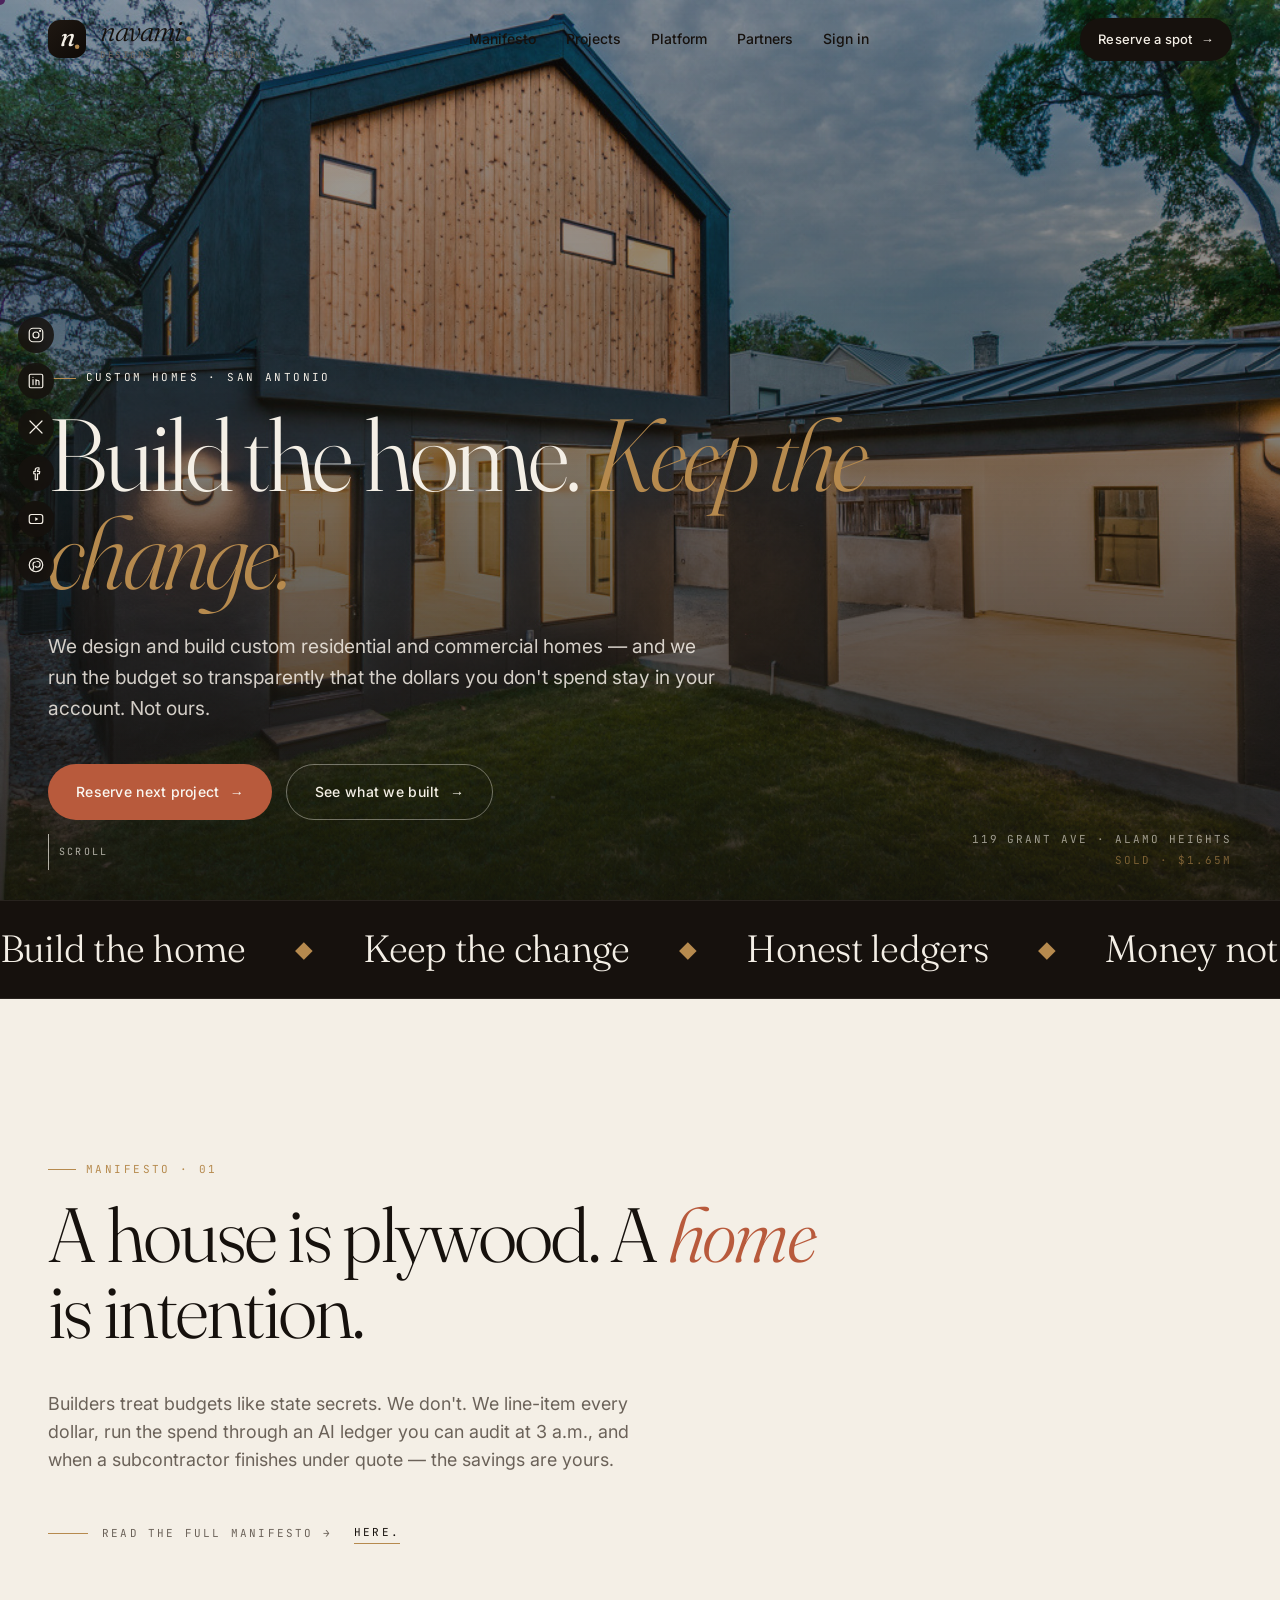
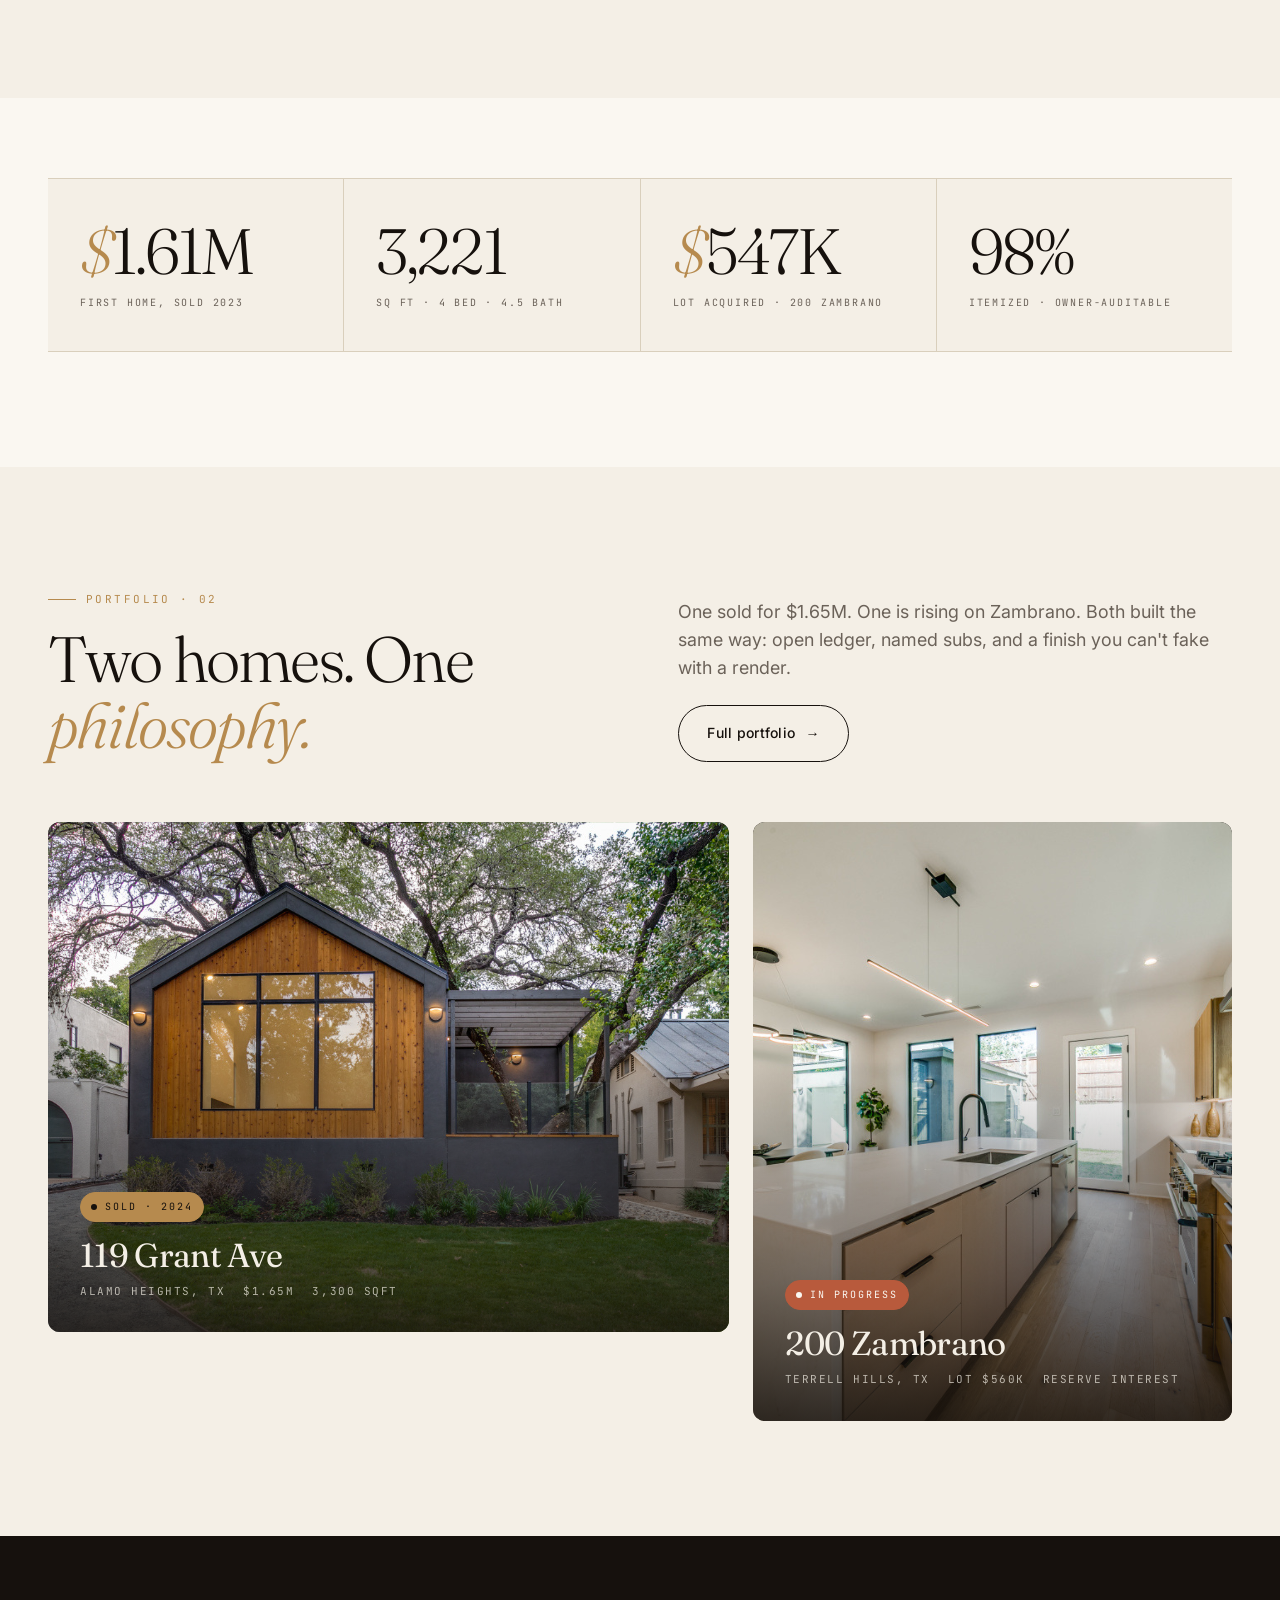
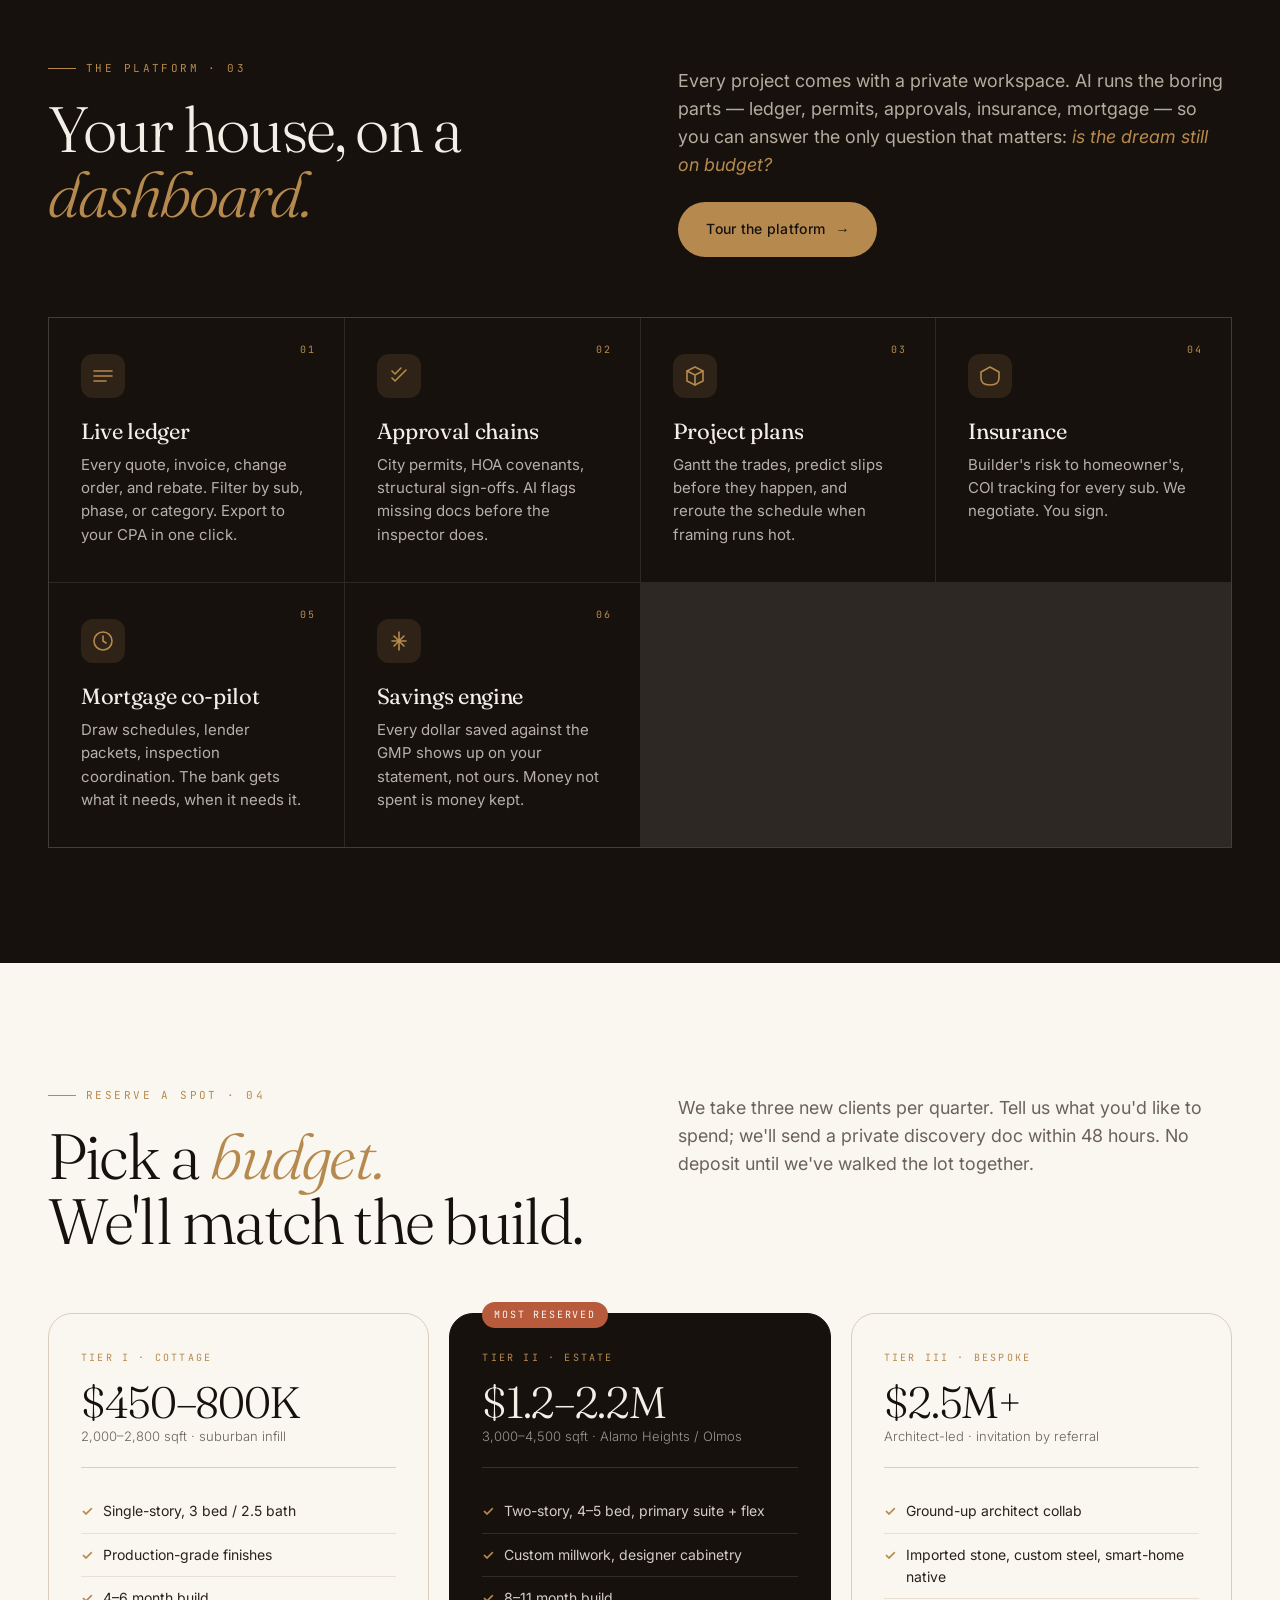
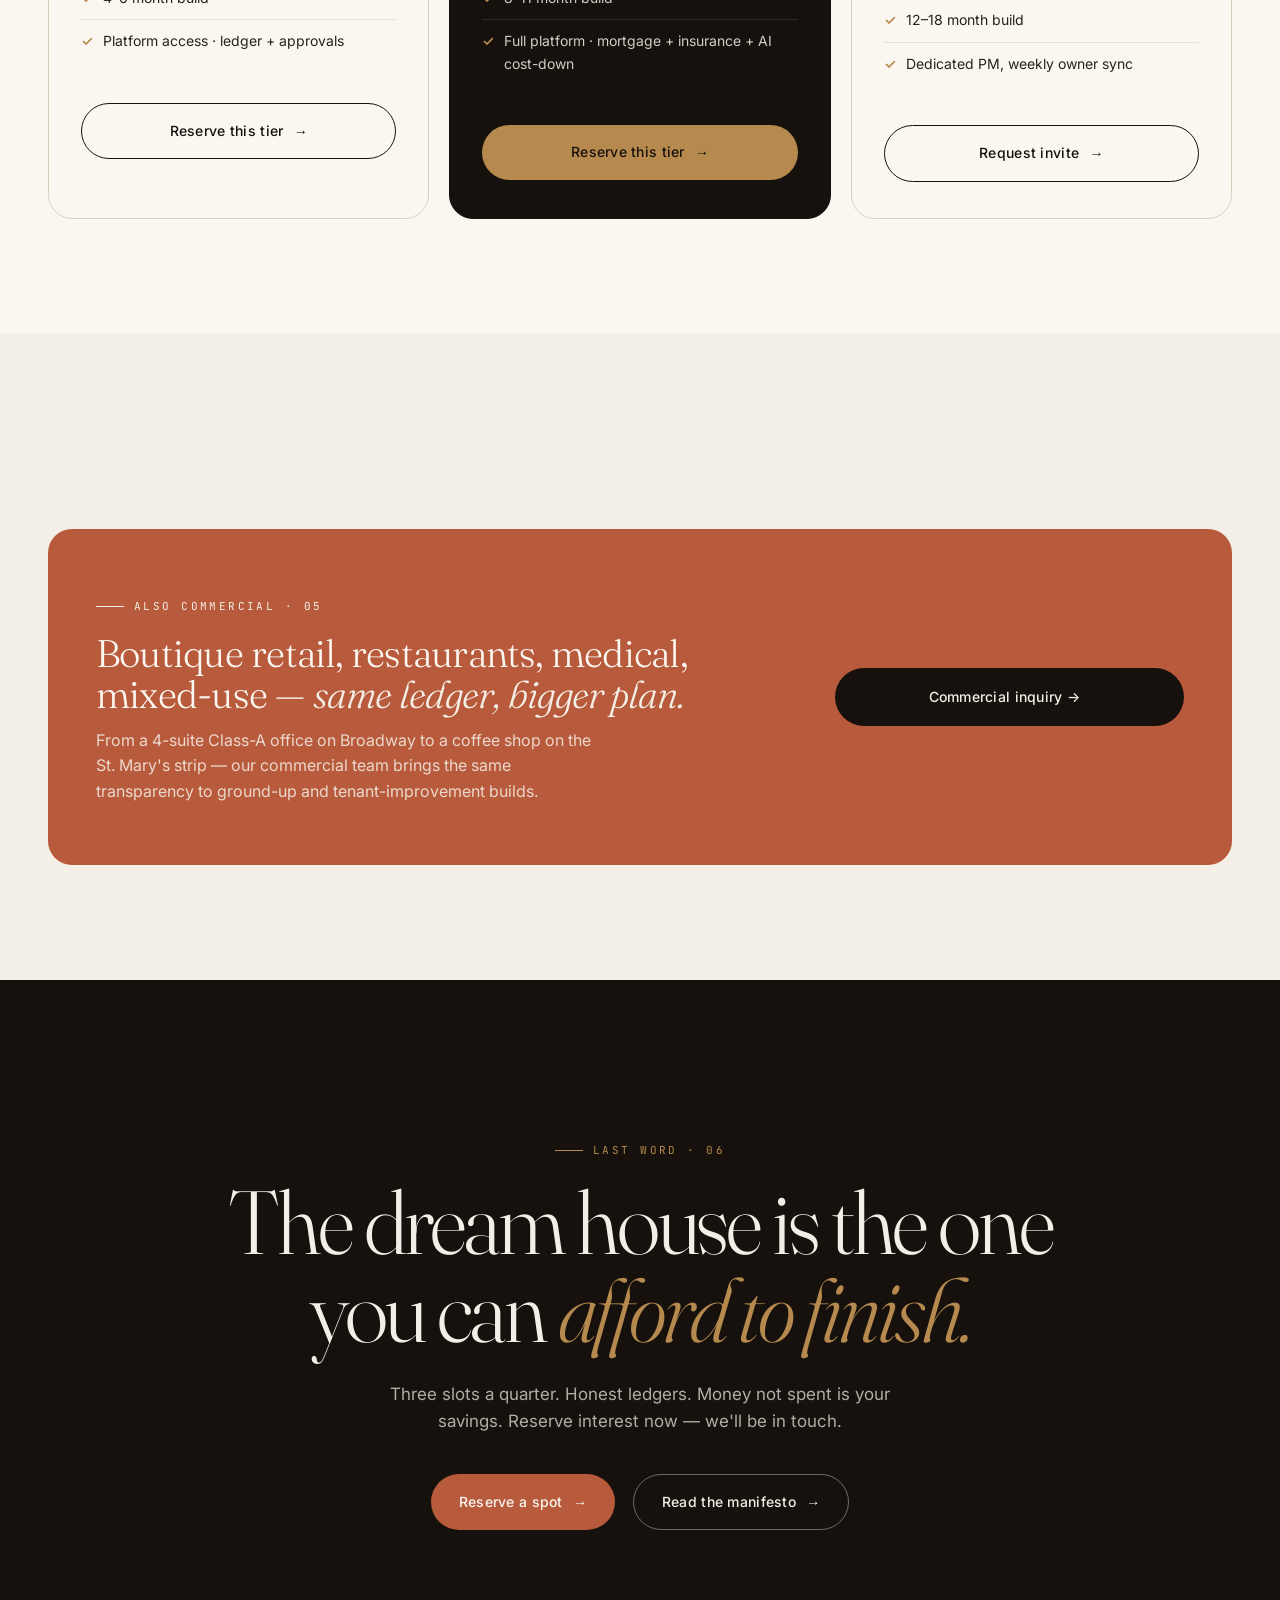
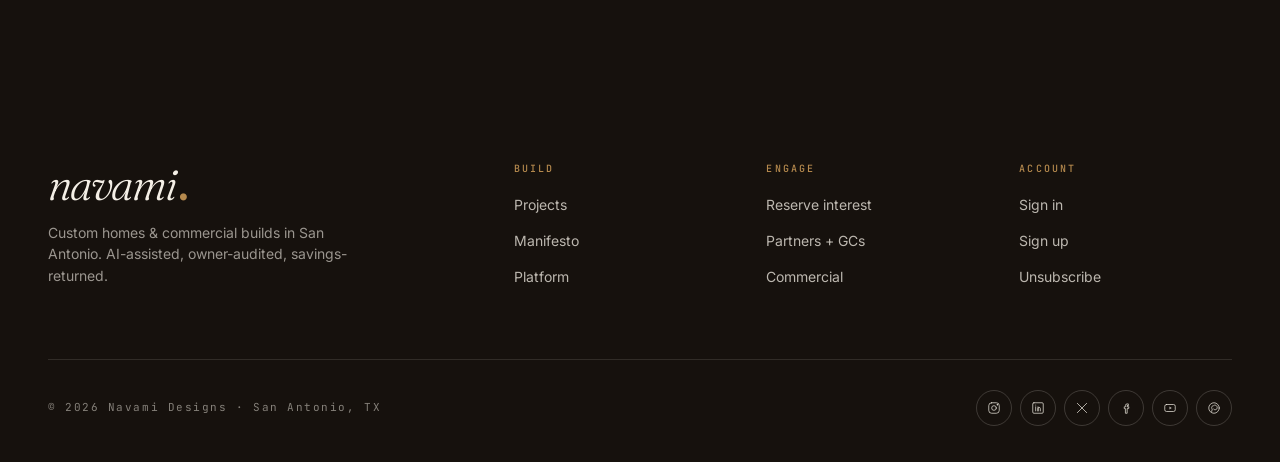
==== commit 92f8677c: "Refresh logo: italic lowercase wordmark + new mark Wordmark: 'navami' set in Fraunces 300 italic wit" ====
--- a/index.html
+++ b/index.html
@@ -50,7 +50,7 @@
   <link rel="preconnect" href="https://fonts.gstatic.com" crossorigin />
   <link rel="stylesheet" href="https://fonts.googleapis.com/css2?family=Fraunces:opsz,wght@9..144,300;9..144,400;9..144,500&family=Inter:wght@400;500;600&family=JetBrains+Mono:wght@400;500&display=swap" />
   <link rel="stylesheet" href="styles.css" />
-  <link rel="icon" type="image/svg+xml" href="data:image/svg+xml,%3Csvg xmlns='http://www.w3.org/2000/svg' viewBox='0 0 32 32'%3E%3Crect width='32' height='32' rx='6' fill='%2316110D'/%3E%3Cpath d='M8 24V10l8 8V10l8 14' stroke='%23B68A4E' stroke-width='1.6' fill='none' stroke-linecap='round' stroke-linejoin='round'/%3E%3C/svg%3E" />
+  <link rel="icon" type="image/svg+xml" href="data:image/svg+xml,%3Csvg xmlns='http://www.w3.org/2000/svg' viewBox='0 0 32 32'%3E%3Crect width='32' height='32' rx='10' fill='%2316110D'/%3E%3Ctext x='50%25' y='68%25' text-anchor='middle' font-family='Georgia,serif' font-style='italic' font-weight='400' font-size='22' fill='%23F4EFE6'%3En%3C/text%3E%3Ccircle cx='24.5' cy='22.5' r='1.9' fill='%23B68A4E'/%3E%3C/svg%3E" />
 </head>
 <body>
 
@@ -59,11 +59,11 @@
     <div class="container nav__inner">
       <a href="/" class="nav__brand" aria-label="Navami Designs home">
         <span class="nav__mark" aria-hidden="true">
-          <svg width="32" height="32" viewBox="0 0 32 32" fill="none"><rect width="32" height="32" rx="6" fill="#16110D"/><path d="M8 24V10l8 8V10l8 14" stroke="#B68A4E" stroke-width="1.6" stroke-linecap="round" stroke-linejoin="round"/></svg>
+          <svg width="32" height="32" viewBox="0 0 32 32" fill="none"><defs><linearGradient id="ng" x1="0" y1="0" x2="32" y2="32" gradientUnits="userSpaceOnUse"><stop offset="0" stop-color="#1F1812"/><stop offset="1" stop-color="#0E0A07"/></linearGradient></defs><rect width="32" height="32" rx="10" fill="url(#ng)"/><text x="50%" y="68%" text-anchor="middle" font-family="Fraunces,Georgia,serif" font-style="italic" font-weight="400" font-size="22" fill="#F4EFE6">n</text><circle cx="24.5" cy="22.5" r="1.9" fill="#B68A4E"/></svg>
         </span>
         <span>
-          <b>Navami</b> Designs
-          <small>San Antonio · est. 2023</small>
+          <em>navami</em>
+          <small>designs · san antonio</small>
         </span>
       </a>
       <nav class="nav__links" aria-label="Primary">
@@ -342,7 +342,7 @@
     <div class="container">
       <div class="footer__top">
         <div>
-          <div class="footer__brand">Navami Designs</div>
+          <div class="footer__brand"><em>navami</em></div>
           <p class="footer__tagline">Custom homes &amp; commercial builds in San Antonio. AI-assisted, owner-audited, savings-returned.</p>
         </div>
         <div class="footer__col">
--- a/styles.css
+++ b/styles.css
@@ -143,29 +143,59 @@
 .nav__brand {
   display: flex;
   align-items: center;
-  gap: 12px;
-  font-family: var(--serif);
-  font-size: 22px;
-  font-weight: 400;
-  letter-spacing: -0.01em;
+  gap: 14px;
+  text-decoration: none;
 }
 .nav__mark {
-  width: 32px;
-  height: 32px;
+  width: 38px;
+  height: 38px;
   display: grid;
   place-items: center;
-  flex: 0 0 32px;
-}
-.nav__brand b { font-weight: 500; }
+  flex: 0 0 38px;
+  transition: transform 380ms var(--ease);
+}
+.nav__brand:hover .nav__mark { transform: rotate(-8deg) scale(1.06); }
+.nav__mark svg { width: 38px; height: 38px; }
+
+.nav__brand-text,
+.nav__brand > span:not(.nav__mark) {
+  display: inline-flex;
+  flex-direction: column;
+  align-items: flex-start;
+  line-height: 1;
+  gap: 7px;
+}
+.nav__brand em {
+  font-family: var(--serif);
+  font-style: italic;
+  font-weight: 300;
+  font-size: 28px;
+  letter-spacing: -0.035em;
+  color: var(--ink);
+  line-height: 0.92;
+  font-feature-settings: "ss01" 1, "calt" 1;
+  position: relative;
+  padding-right: 8px;
+}
+.nav__brand em::after {
+  content: '.';
+  position: absolute;
+  right: -2px;
+  bottom: 0;
+  color: var(--brass);
+  font-style: normal;
+  font-weight: 500;
+  font-size: 1.05em;
+  line-height: 0.92;
+}
 .nav__brand small {
   font-family: var(--mono);
-  font-size: 10px;
-  letter-spacing: 0.18em;
-  text-transform: uppercase;
-  color: var(--brass);
-  display: block;
+  font-size: 9px;
+  letter-spacing: 0.28em;
+  text-transform: uppercase;
+  color: var(--slate);
   line-height: 1;
-  margin-top: 2px;
+  font-weight: 500;
 }
 .nav__links {
   display: flex;
@@ -911,11 +941,23 @@
 }
 .footer__brand {
   font-family: var(--serif);
-  font-size: 32px;
-  line-height: 1;
-  letter-spacing: -0.02em;
-  margin-bottom: 14px;
+  font-size: 44px;
+  line-height: 0.95;
+  letter-spacing: -0.035em;
+  margin-bottom: 16px;
   font-weight: 300;
+  display: inline-block;
+}
+.footer__brand em {
+  font-style: italic;
+  font-weight: 300;
+}
+.footer__brand em::after {
+  content: '.';
+  color: var(--brass);
+  font-style: normal;
+  font-weight: 500;
+  margin-left: 1px;
 }
 .footer__tagline {
   color: rgba(244, 239, 230, 0.6);
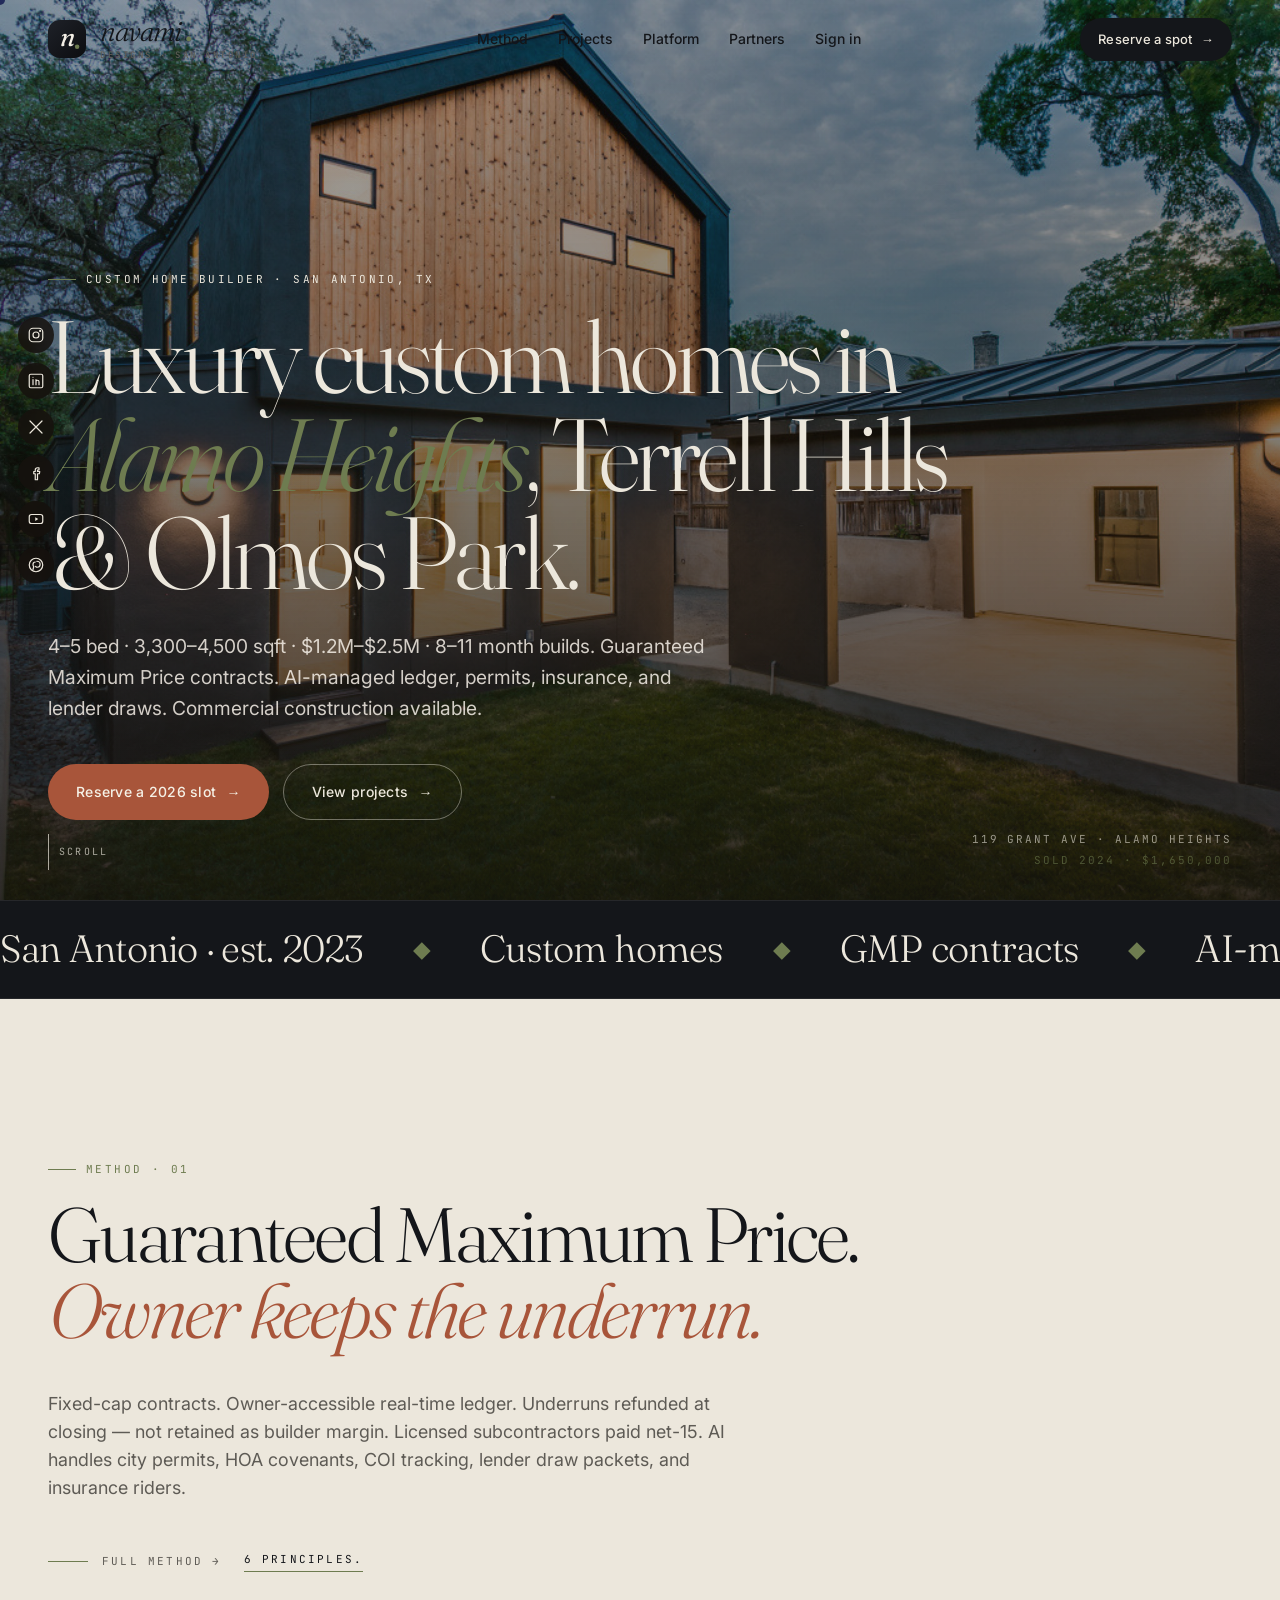
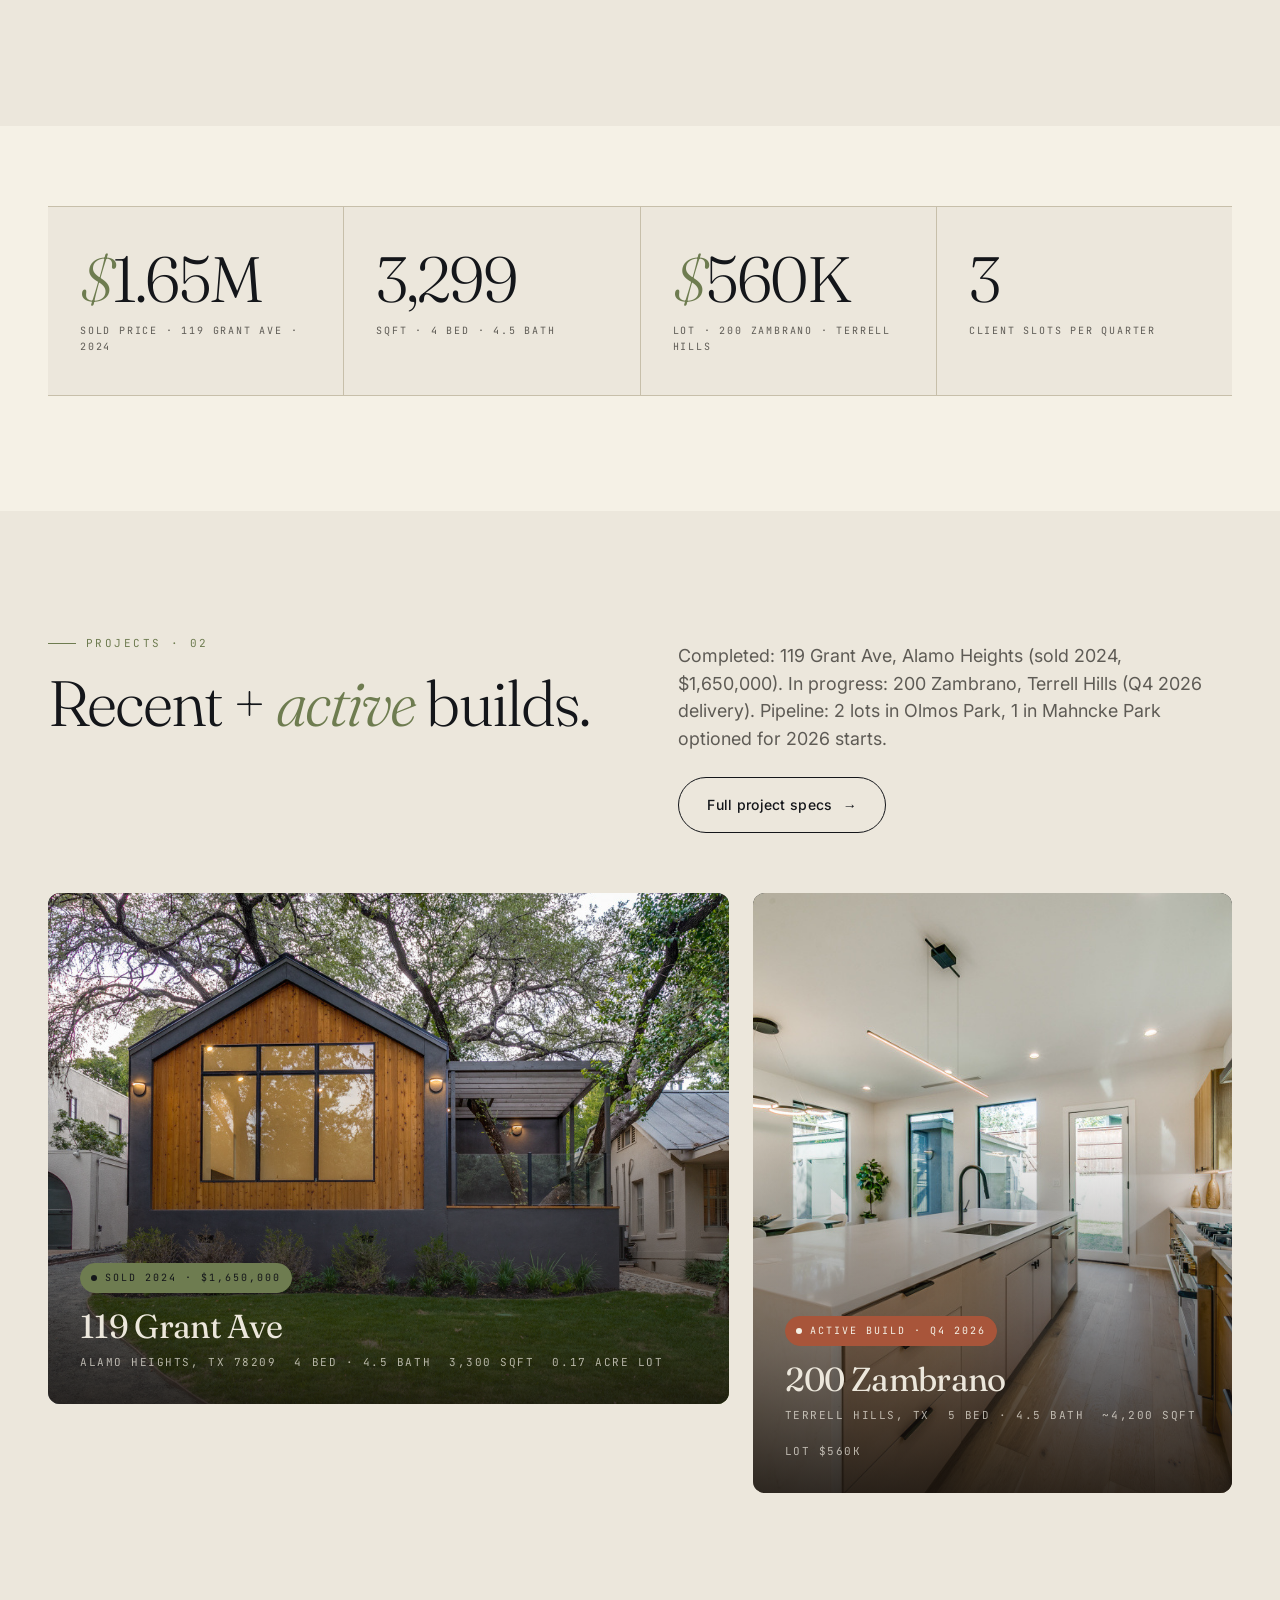
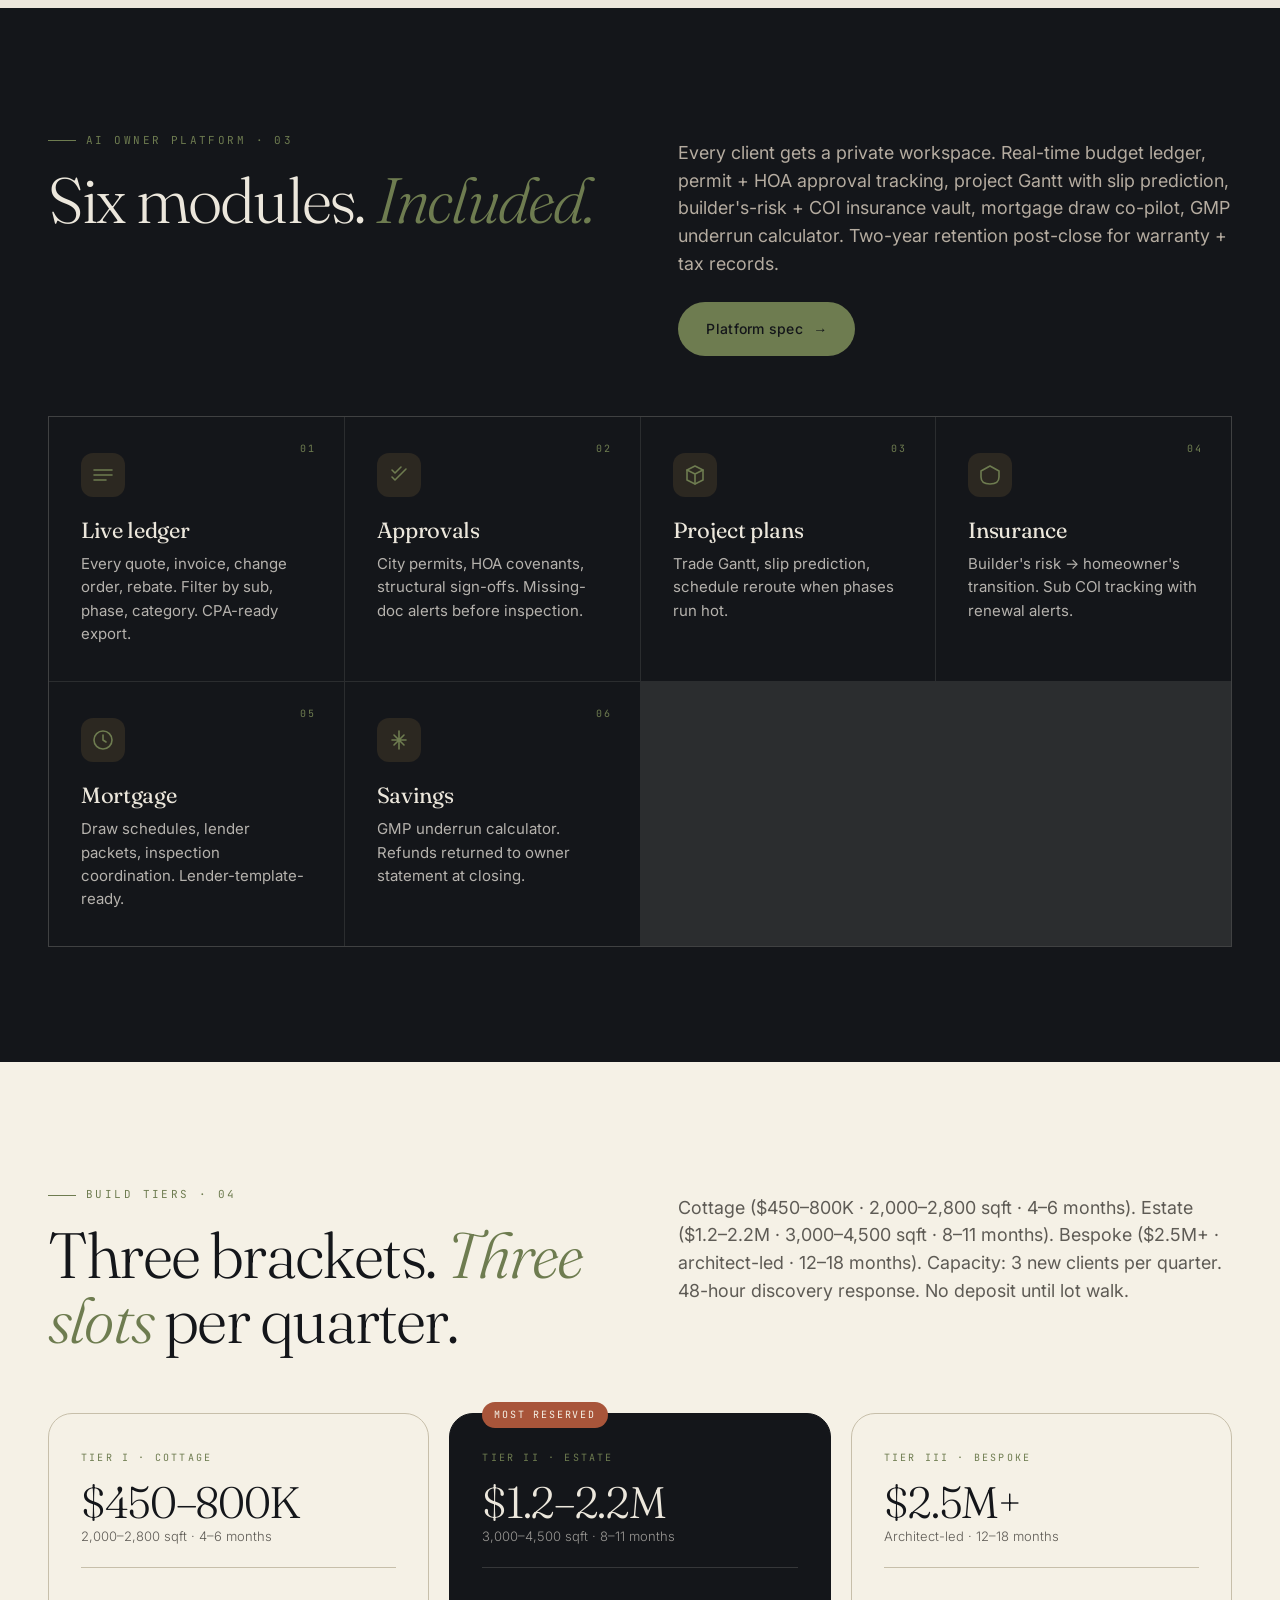
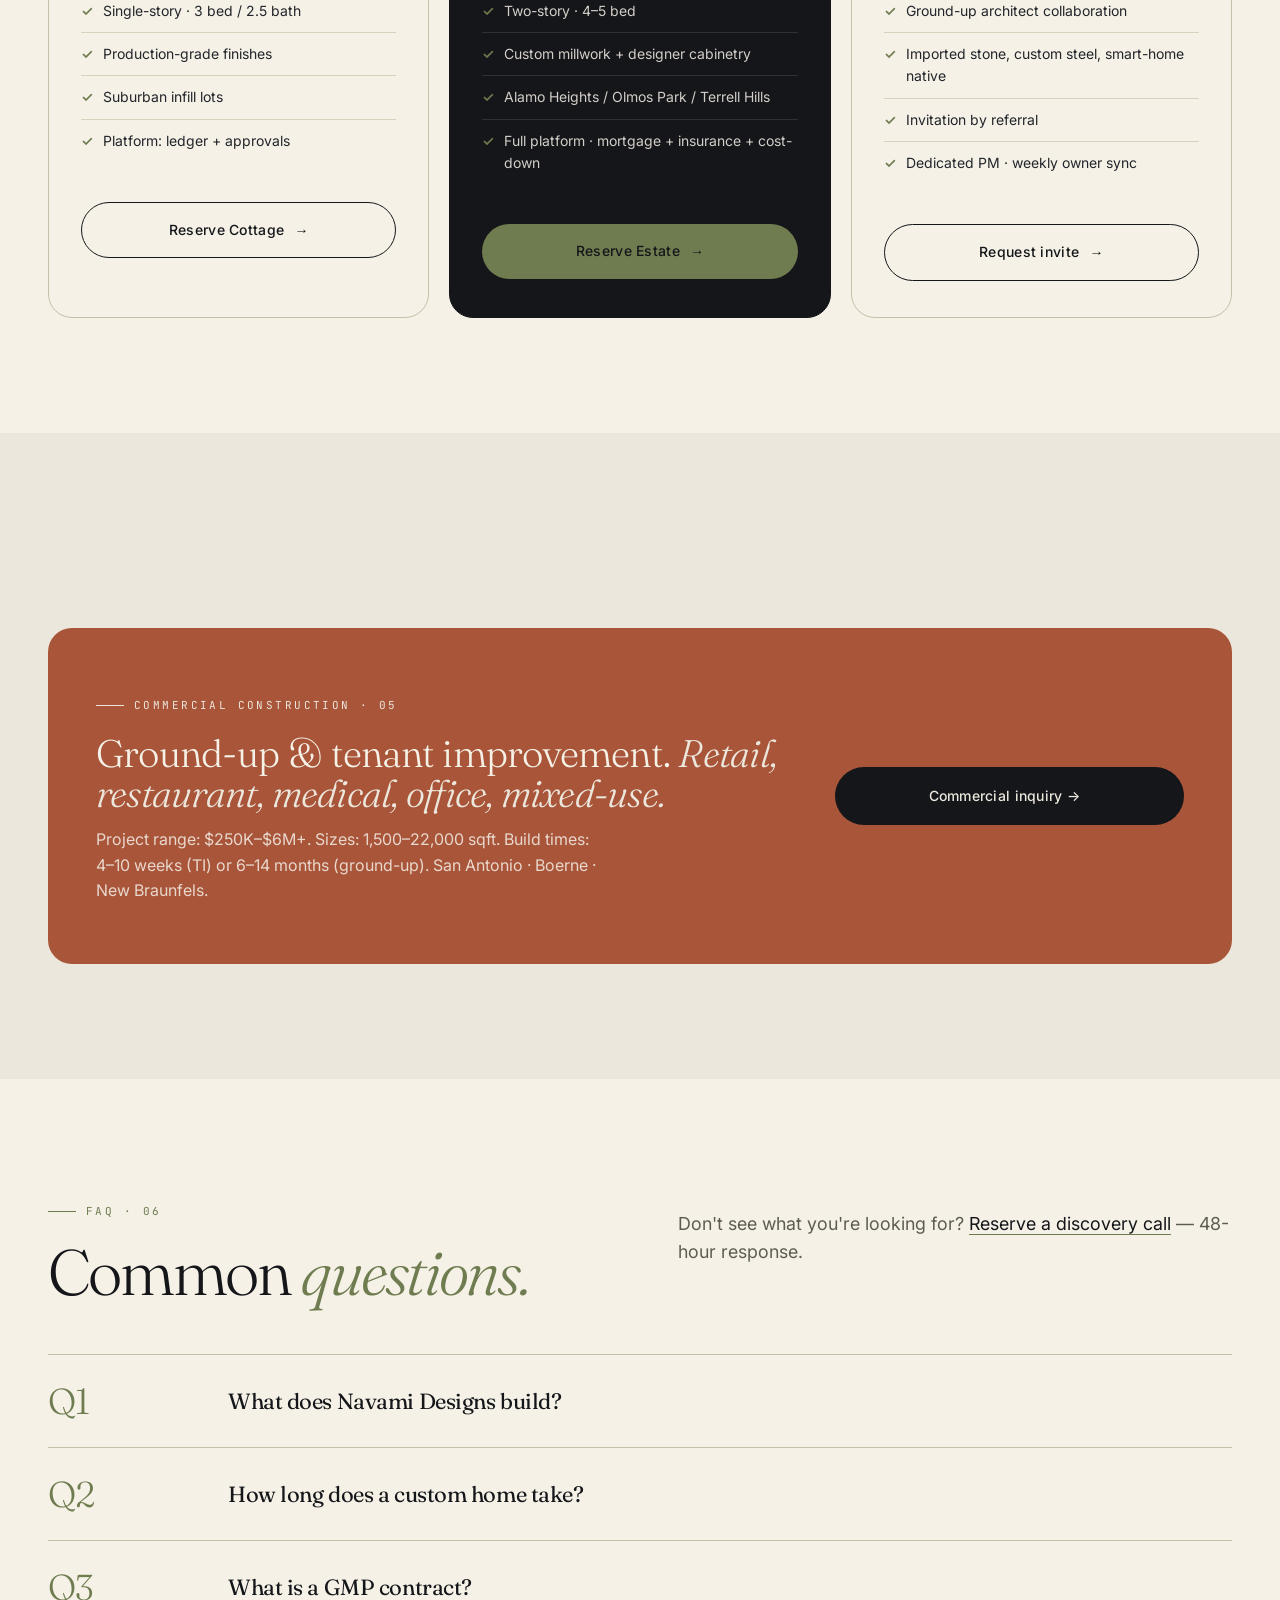
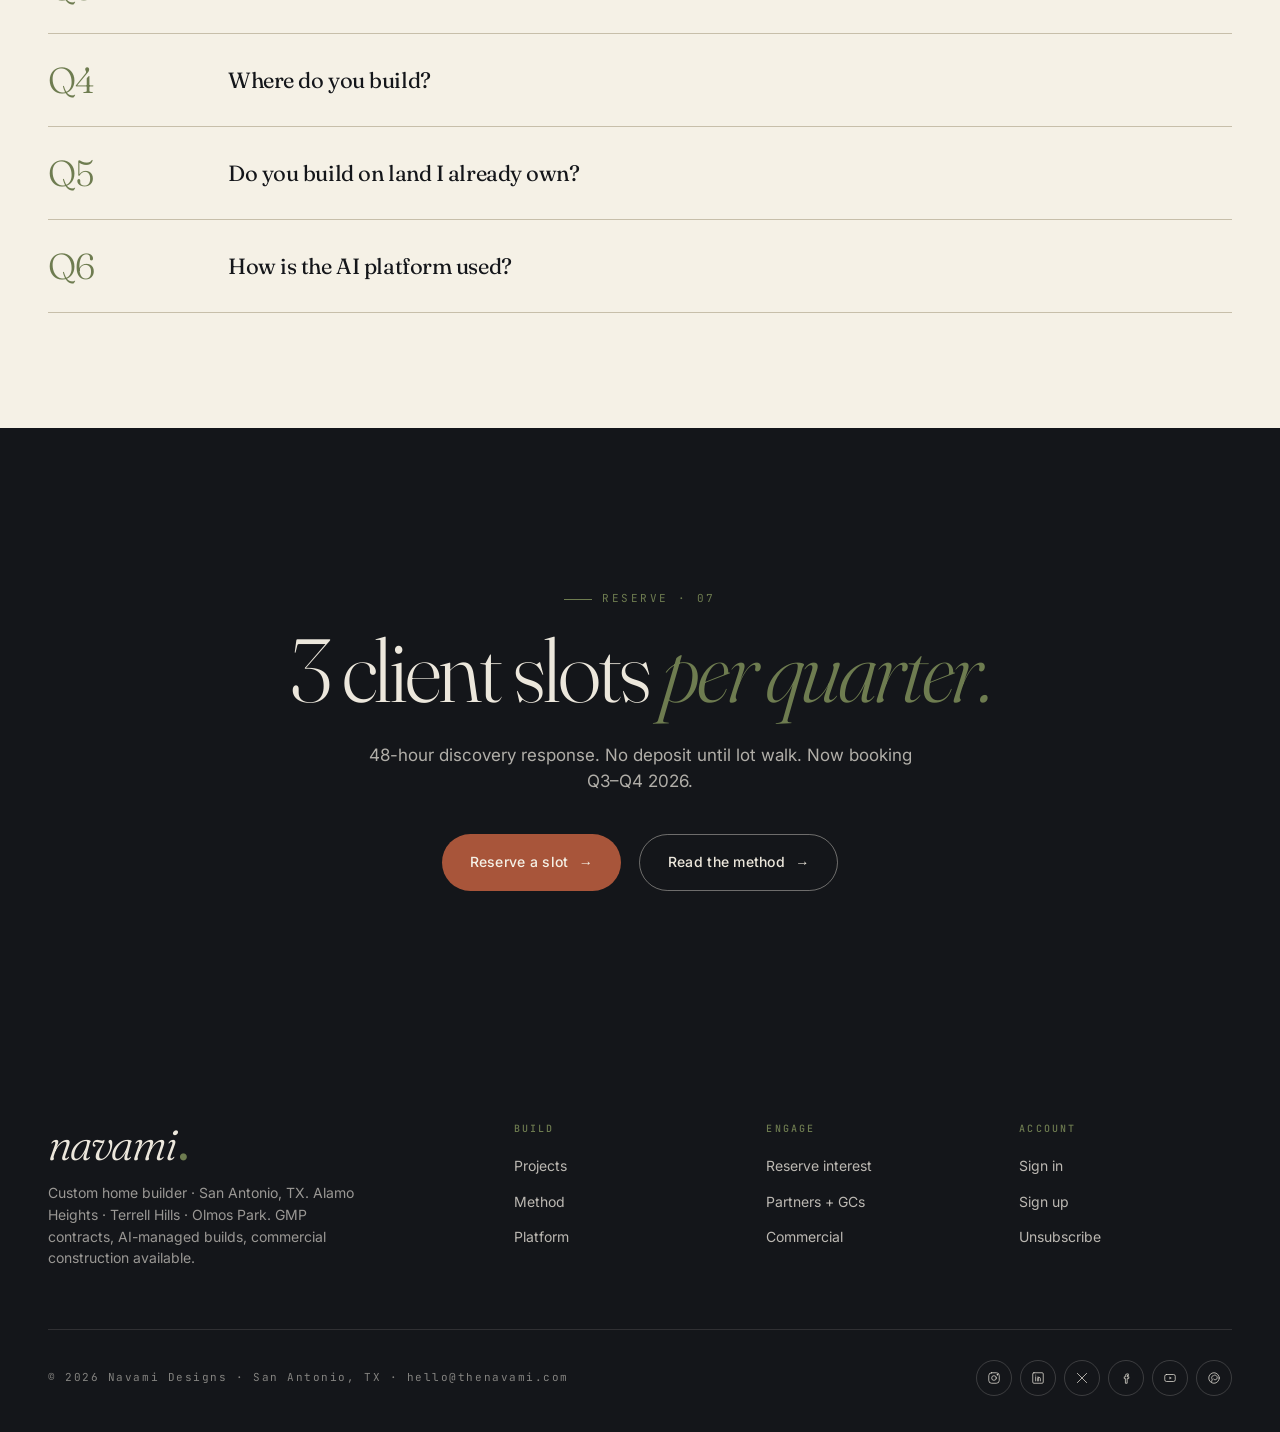
==== commit b8ad7379: "Refresh palette + tighten copy to facts + SEO Palette shifted to Carbon/Limestone/Moss/Terracotta/Sl" ====
--- a/index.html
+++ b/index.html
@@ -3,23 +3,25 @@
 <head>
   <meta charset="UTF-8" />
   <meta name="viewport" content="width=device-width, initial-scale=1.0" />
-  <title>Navami Designs — Custom homes, built with intention. Costs, not corners, are what we cut.</title>
-  <meta name="description" content="Navami Designs builds custom residential and commercial homes in San Antonio with an AI-assisted owner platform. Transparent budgets. Certified GCs. Money not spent is your savings." />
-  <meta name="theme-color" content="#16110D" />
-  <meta property="og:title" content="Navami Designs — Build the home. Keep the change." />
-  <meta property="og:description" content="Custom homes in San Antonio. AI-powered budgets, approvals, insurance, and mortgage management — money not spent is your savings." />
-  <meta property="og:image" content="/assets/hero-exterior.jpg" />
+  <title>Custom Home Builder San Antonio TX | Alamo Heights & Terrell Hills | Navami Designs</title>
+  <meta name="description" content="Navami Designs: custom luxury home builder in San Antonio. 4–5 bed homes, 3,300–4,500 sqft, $1.2M–$2.5M. Alamo Heights, Terrell Hills, Olmos Park. GMP contracts. AI-managed builds. Commercial construction." />
+  <meta name="theme-color" content="#14161A" />
+  <meta property="og:title" content="Custom Home Builder San Antonio | Navami Designs" />
+  <meta property="og:description" content="Luxury custom homes in Alamo Heights, Terrell Hills, Olmos Park. 8–11 month builds. GMP contracts. AI-managed ledger, permits, insurance." />
+  <meta property="og:image" content="https://thenavami.com/assets/hero-exterior.jpg" />
   <meta property="og:type" content="website" />
   <meta property="og:url" content="https://thenavami.com" />
   <meta name="twitter:card" content="summary_large_image" />
   <meta name="twitter:site" content="@thenavami" />
-  <meta name="twitter:title" content="Navami Designs — Build the home. Keep the change." />
-  <meta name="twitter:description" content="Custom homes in San Antonio. AI-powered budgets, approvals, insurance, and mortgage management — money not spent is your savings." />
+  <meta name="twitter:title" content="Custom Home Builder San Antonio | Navami Designs" />
+  <meta name="twitter:description" content="Luxury custom homes in Alamo Heights, Terrell Hills, Olmos Park. GMP contracts. AI-managed builds." />
   <meta name="twitter:image" content="https://thenavami.com/assets/hero-exterior.jpg" />
-  <meta name="keywords" content="custom home builder San Antonio, luxury home construction Alamo Heights, Terrell Hills builder, AI construction management, transparent home building, GMP construction, residential builder Texas, commercial construction San Antonio" />
+  <meta name="keywords" content="custom home builder San Antonio, luxury home builder Alamo Heights, Terrell Hills home builder, Olmos Park custom homes, GMP contract builder Texas, AI construction management, commercial contractor San Antonio, residential construction Bexar County" />
   <meta name="author" content="Navami Designs" />
   <meta name="geo.region" content="US-TX" />
   <meta name="geo.placename" content="San Antonio" />
+  <meta name="geo.position" content="29.4241;-98.4936" />
+  <meta name="ICBM" content="29.4241, -98.4936" />
   <link rel="canonical" href="https://thenavami.com/" />
   <script type="application/ld+json">
   {
@@ -29,10 +31,13 @@
     "image": "https://thenavami.com/assets/hero-exterior.jpg",
     "url": "https://thenavami.com",
     "telephone": "+1-210-000-0000",
+    "email": "hello@thenavami.com",
     "priceRange": "$$$$",
-    "description": "Custom residential and commercial home builder in San Antonio, TX. AI-assisted budgeting, transparent ledgers, and savings returned to the owner.",
-    "address": { "@type": "PostalAddress", "addressLocality": "San Antonio", "addressRegion": "TX", "addressCountry": "US" },
-    "areaServed": ["San Antonio", "Alamo Heights", "Terrell Hills", "Olmos Park"],
+    "description": "Custom residential and commercial home builder in San Antonio, TX. Luxury homes $1.2M–$2.5M in Alamo Heights, Terrell Hills, and Olmos Park. Guaranteed Maximum Price contracts. AI-assisted budget, permit, insurance, and mortgage management.",
+    "address": { "@type": "PostalAddress", "addressLocality": "San Antonio", "addressRegion": "TX", "postalCode": "78209", "addressCountry": "US" },
+    "geo": { "@type": "GeoCoordinates", "latitude": 29.4241, "longitude": -98.4936 },
+    "areaServed": ["San Antonio", "Alamo Heights", "Terrell Hills", "Olmos Park", "Mahncke Park", "Boerne", "New Braunfels"],
+    "serviceType": ["Custom Home Construction", "Luxury Home Building", "Commercial Construction", "Tenant Improvement", "Restaurant Build-out", "Medical Office Construction"],
     "sameAs": [
       "https://instagram.com/thenavami",
       "https://linkedin.com/company/thenavami",
@@ -40,9 +45,23 @@
       "https://facebook.com/thenavami",
       "https://youtube.com/@thenavami"
     ],
-    "founder": { "@type": "Organization", "name": "Navami Designs" },
     "foundingDate": "2023",
-    "knowsAbout": ["Custom homes", "Residential construction", "Commercial construction", "AI project management", "GMP contracts"]
+    "numberOfEmployees": "8",
+    "knowsAbout": ["Custom homes", "Residential construction", "Commercial construction", "GMP contracts", "AI project management", "Permit management", "Construction insurance"]
+  }
+  </script>
+  <script type="application/ld+json">
+  {
+    "@context": "https://schema.org",
+    "@type": "FAQPage",
+    "mainEntity": [
+      {"@type":"Question","name":"What does Navami Designs build?","acceptedAnswer":{"@type":"Answer","text":"Custom single-family homes (4–5 bed, 3,300–4,500 sqft, $1.2M–$2.5M) in Alamo Heights, Terrell Hills, Olmos Park, and Mahncke Park. Also commercial construction: retail, restaurant, medical, office, mixed-use ($250K–$6M+)."}},
+      {"@type":"Question","name":"How long does a custom home take to build?","acceptedAnswer":{"@type":"Answer","text":"Cottage tier (2,000–2,800 sqft): 4–6 months. Estate tier (3,000–4,500 sqft): 8–11 months. Bespoke tier (architect-led): 12–18 months."}},
+      {"@type":"Question","name":"What is a Guaranteed Maximum Price (GMP) contract?","acceptedAnswer":{"@type":"Answer","text":"A fixed-cap construction contract. If the project comes in under the cap, the underrun is refunded to the owner at closing. Navami does not retain underrun savings as contingency margin."}},
+      {"@type":"Question","name":"Where do you build?","acceptedAnswer":{"@type":"Answer","text":"Primarily Bexar County: Alamo Heights (78209), Terrell Hills, Olmos Park, Mahncke Park. Commercial work extends to Boerne and New Braunfels."}},
+      {"@type":"Question","name":"Do you build on land I already own?","acceptedAnswer":{"@type":"Answer","text":"Yes. We also help clients source lots — 2 in Olmos Park and 1 in Mahncke Park are currently optioned for 2026 starts."}},
+      {"@type":"Question","name":"How is the AI platform used during construction?","acceptedAnswer":{"@type":"Answer","text":"Real-time budget ledger, city/HOA permit tracking, certificate-of-insurance vault, mortgage draw packet compilation, subcontractor scheduling, and underrun calculation. Owner access is included for 2 years post-close."}}
+    ]
   }
   </script>
 
@@ -50,24 +69,23 @@
   <link rel="preconnect" href="https://fonts.gstatic.com" crossorigin />
   <link rel="stylesheet" href="https://fonts.googleapis.com/css2?family=Fraunces:opsz,wght@9..144,300;9..144,400;9..144,500&family=Inter:wght@400;500;600&family=JetBrains+Mono:wght@400;500&display=swap" />
   <link rel="stylesheet" href="styles.css" />
-  <link rel="icon" type="image/svg+xml" href="data:image/svg+xml,%3Csvg xmlns='http://www.w3.org/2000/svg' viewBox='0 0 32 32'%3E%3Crect width='32' height='32' rx='10' fill='%2316110D'/%3E%3Ctext x='50%25' y='68%25' text-anchor='middle' font-family='Georgia,serif' font-style='italic' font-weight='400' font-size='22' fill='%23F4EFE6'%3En%3C/text%3E%3Ccircle cx='24.5' cy='22.5' r='1.9' fill='%23B68A4E'/%3E%3C/svg%3E" />
+  <link rel="icon" type="image/svg+xml" href="data:image/svg+xml,%3Csvg xmlns='http://www.w3.org/2000/svg' viewBox='0 0 32 32'%3E%3Crect width='32' height='32' rx='10' fill='%2314161A'/%3E%3Ctext x='50%25' y='68%25' text-anchor='middle' font-family='Georgia,serif' font-style='italic' font-weight='400' font-size='22' fill='%23F4EFE6'%3En%3C/text%3E%3Ccircle cx='24.5' cy='22.5' r='1.9' fill='%236E7C50'/%3E%3C/svg%3E" />
 </head>
 <body>
 
-  <!-- ──────────── NAV ──────────── -->
   <header class="nav" id="nav">
     <div class="container nav__inner">
-      <a href="/" class="nav__brand" aria-label="Navami Designs home">
+      <a href="/" class="nav__brand" aria-label="Navami Designs — home">
         <span class="nav__mark" aria-hidden="true">
-          <svg width="32" height="32" viewBox="0 0 32 32" fill="none"><defs><linearGradient id="ng" x1="0" y1="0" x2="32" y2="32" gradientUnits="userSpaceOnUse"><stop offset="0" stop-color="#1F1812"/><stop offset="1" stop-color="#0E0A07"/></linearGradient></defs><rect width="32" height="32" rx="10" fill="url(#ng)"/><text x="50%" y="68%" text-anchor="middle" font-family="Fraunces,Georgia,serif" font-style="italic" font-weight="400" font-size="22" fill="#F4EFE6">n</text><circle cx="24.5" cy="22.5" r="1.9" fill="#B68A4E"/></svg>
+          <svg width="32" height="32" viewBox="0 0 32 32" fill="none"><defs><linearGradient id="ng" x1="0" y1="0" x2="32" y2="32" gradientUnits="userSpaceOnUse"><stop offset="0" stop-color="#1E2128"/><stop offset="1" stop-color="#0C0D10"/></linearGradient></defs><rect width="32" height="32" rx="10" fill="url(#ng)"/><text x="50%" y="68%" text-anchor="middle" font-family="Fraunces,Georgia,serif" font-style="italic" font-weight="400" font-size="22" fill="#F4EFE6">n</text><circle cx="24.5" cy="22.5" r="1.9" fill="#6E7C50"/></svg>
         </span>
-        <span>
+        <span class="nav__brand-text">
           <em>navami</em>
           <small>designs · san antonio</small>
         </span>
       </a>
       <nav class="nav__links" aria-label="Primary">
-        <a href="/manifesto.html">Manifesto</a>
+        <a href="/manifesto.html">Method</a>
         <a href="/projects.html">Projects</a>
         <a href="/platform.html">Platform</a>
         <a href="/partners.html">Partners</a>
@@ -78,7 +96,6 @@
     </div>
   </header>
 
-  <!-- ──────────── FLOATING SOCIAL ──────────── -->
   <aside class="social-rail" aria-label="Social">
     <a href="https://instagram.com/thenavami" target="_blank" rel="noopener" aria-label="Instagram"><svg class="icon" viewBox="0 0 24 24"><rect x="3" y="3" width="18" height="18" rx="5"/><circle cx="12" cy="12" r="4"/><circle cx="17.5" cy="6.5" r="0.6" fill="currentColor"/></svg></a>
     <a href="https://linkedin.com/company/thenavami" target="_blank" rel="noopener" aria-label="LinkedIn"><svg class="icon" viewBox="0 0 24 24"><rect x="3" y="3" width="18" height="18" rx="2"/><path d="M8 10v7M8 7v.01M12 17v-4a2 2 0 014 0v4M12 17v-7"/></svg></a>
@@ -88,87 +105,87 @@
     <a href="https://pinterest.com/thenavami" target="_blank" rel="noopener" aria-label="Pinterest"><svg class="icon" viewBox="0 0 24 24"><circle cx="12" cy="12" r="9"/><path d="M11 8c-2 0-3 1.5-3 3.5 0 1 .5 2 1 2.5l-1 4M11.5 14c.5.5 1.5 1 2.5 1 2 0 3.5-1.5 3.5-4S15.5 7 13 7"/></svg></a>
   </aside>
 
-  <!-- ──────────── HERO ──────────── -->
+  <!-- HERO -->
   <section class="hero">
     <div class="hero__bg" style="background-image:url('assets/hero-exterior.jpg')"></div>
     <div class="container hero__inner">
-      <div class="eyebrow hero__eyebrow" data-reveal>Custom homes · San Antonio</div>
+      <div class="eyebrow hero__eyebrow" data-reveal>Custom Home Builder · San Antonio, TX</div>
       <h1 class="display hero__display" data-reveal data-reveal-delay="1">
-        Build the home. <em>Keep the change.</em>
+        Luxury custom homes in <em>Alamo Heights</em>, Terrell Hills &amp; Olmos Park.
       </h1>
       <p class="hero__lede" data-reveal data-reveal-delay="2">
-        We design and build custom residential and commercial homes — and we run the budget so transparently that the dollars you don't spend stay in your account. Not ours.
+        4–5 bed · 3,300–4,500 sqft · $1.2M–$2.5M · 8–11 month builds. Guaranteed Maximum Price contracts. AI-managed ledger, permits, insurance, and lender draws. Commercial construction available.
       </p>
       <div class="hero__cta" data-reveal data-reveal-delay="3">
-        <a href="/signup.html" class="btn btn--clay">Reserve next project</a>
-        <a href="/projects.html" class="btn btn--bone-ghost">See what we built</a>
+        <a href="/signup.html" class="btn btn--clay">Reserve a 2026 slot</a>
+        <a href="/projects.html" class="btn btn--bone-ghost">View projects</a>
       </div>
     </div>
     <div class="hero__scroll" aria-hidden="true">Scroll</div>
     <div class="hero__meta">
       <span>119 Grant Ave · Alamo Heights</span>
-      <span><b>Sold · $1.65M</b></span>
-    </div>
-  </section>
-
-  <!-- ──────────── MARQUEE ──────────── -->
+      <span><b>Sold 2024 · $1,650,000</b></span>
+    </div>
+  </section>
+
+  <!-- MARQUEE -->
   <div class="marquee" aria-hidden="true">
     <div class="marquee__track">
-      <span>Build the home</span><span>Keep the change</span><span>Honest ledgers</span><span>Money not spent is savings</span><span>San Antonio · est. 2023</span><span>AI-assisted, owner-audited</span>
+      <span>San Antonio · est. 2023</span><span>Custom homes</span><span>GMP contracts</span><span>AI-managed</span><span>Commercial construction</span><span>Net-15 subcontractor pay</span>
     </div>
   </div>
 
-  <!-- ──────────── MANIFESTO STRIP ──────────── -->
+  <!-- METHOD STRIP -->
   <section class="manifesto-strip">
     <div class="container">
-      <div class="eyebrow" data-reveal>Manifesto · 01</div>
+      <div class="eyebrow" data-reveal>Method · 01</div>
       <h2 class="manifesto-strip__quote" data-reveal data-reveal-delay="1">
-        A house is plywood. A <em>home</em> is intention.
+        Guaranteed Maximum Price. <em>Owner keeps the underrun.</em>
       </h2>
-      <p class="lede mt-lg" style="max-width:54ch" data-reveal data-reveal-delay="2">
-        Builders treat budgets like state secrets. We don't. We line-item every dollar, run the spend through an AI ledger you can audit at 3 a.m., and when a subcontractor finishes under quote — the savings are yours.
+      <p class="lede mt-lg" style="max-width:62ch" data-reveal data-reveal-delay="2">
+        Fixed-cap contracts. Owner-accessible real-time ledger. Underruns refunded at closing — not retained as builder margin. Licensed subcontractors paid net-15. AI handles city permits, HOA covenants, COI tracking, lender draw packets, and insurance riders.
       </p>
-      <div class="manifesto-strip__sig" data-reveal data-reveal-delay="3">Read the full manifesto → <a href="/manifesto.html" style="color:var(--ink);border-bottom:1px solid var(--brass);padding-bottom:2px;margin-left:8px;">Here.</a></div>
-    </div>
-  </section>
-
-  <!-- ──────────── STATS ──────────── -->
+      <div class="manifesto-strip__sig" data-reveal data-reveal-delay="3">Full method →<a href="/manifesto.html" style="color:var(--ink);border-bottom:1px solid var(--brass);padding-bottom:2px;margin-left:8px;">6 principles.</a></div>
+    </div>
+  </section>
+
+  <!-- STATS -->
   <section class="section section--paper" style="padding-top:0">
     <div class="container">
       <div class="stats">
         <div class="stat" data-reveal>
           <div class="stat__num"><em>$</em><span data-count="1.65" data-decimals="2" data-suffix="M">1.65M</span></div>
-          <div class="stat__label">First home, sold 2023</div>
+          <div class="stat__label">Sold price · 119 Grant Ave · 2024</div>
         </div>
         <div class="stat" data-reveal data-reveal-delay="1">
           <div class="stat__num"><span data-count="3300">3,300</span></div>
-          <div class="stat__label">Sq ft · 4 bed · 4.5 bath</div>
+          <div class="stat__label">Sqft · 4 bed · 4.5 bath</div>
         </div>
         <div class="stat" data-reveal data-reveal-delay="2">
           <div class="stat__num"><em>$</em><span data-count="560" data-suffix="K">560K</span></div>
-          <div class="stat__label">Lot acquired · 200 Zambrano</div>
+          <div class="stat__label">Lot · 200 Zambrano · Terrell Hills</div>
         </div>
         <div class="stat" data-reveal data-reveal-delay="3">
-          <div class="stat__num"><span data-count="100" data-suffix="%">100%</span></div>
-          <div class="stat__label">Itemized · owner-auditable</div>
-        </div>
-      </div>
-    </div>
-  </section>
-
-  <!-- ──────────── PROJECTS ──────────── -->
+          <div class="stat__num"><span data-count="3">3</span></div>
+          <div class="stat__label">Client slots per quarter</div>
+        </div>
+      </div>
+    </div>
+  </section>
+
+  <!-- PROJECTS -->
   <section class="section section--bone" id="projects">
     <div class="container">
       <div class="two-col">
         <div>
-          <div class="eyebrow" data-reveal>Portfolio · 02</div>
+          <div class="eyebrow" data-reveal>Projects · 02</div>
           <h2 class="headline" data-reveal data-reveal-delay="1">
-            Two homes. One <em class="serif-em">philosophy.</em>
+            Recent + <em class="serif-em">active</em> builds.
           </h2>
         </div>
         <div class="two-col__right" data-reveal data-reveal-delay="2">
-          <p class="lede">One sold for $1.65M. One is rising on Zambrano. Both built the same way: open ledger, named subs, and a finish you can't fake with a render.</p>
-          <a href="/projects.html" class="btn btn--ghost mt-md">Full portfolio</a>
+          <p class="lede">Completed: 119 Grant Ave, Alamo Heights (sold 2024, $1,650,000). In progress: 200 Zambrano, Terrell Hills (Q4 2026 delivery). Pipeline: 2 lots in Olmos Park, 1 in Mahncke Park optioned for 2026 starts.</p>
+          <a href="/projects.html" class="btn btn--ghost mt-md">Full project specs</a>
         </div>
       </div>
 
@@ -176,20 +193,20 @@
         <a class="project-card project-card--lead" href="/projects.html#grant" data-reveal>
           <div class="project-card__img" style="background-image:url('assets/exterior-twilight.jpg')"></div>
           <div class="project-card__body">
-            <span class="project-card__status is-sold">Sold · 2024</span>
+            <span class="project-card__status is-sold">Sold 2024 · $1,650,000</span>
             <h3 class="project-card__title">119 Grant Ave</h3>
             <div class="project-card__meta">
-              <span>Alamo Heights, TX</span><span>$1.65M</span><span>3,300 sqft</span>
+              <span>Alamo Heights, TX 78209</span><span>4 bed · 4.5 bath</span><span>3,300 sqft</span><span>0.17 acre lot</span>
             </div>
           </div>
         </a>
         <a class="project-card project-card--side" href="/projects.html#zambrano" data-reveal data-reveal-delay="1">
           <div class="project-card__img" style="background-image:url('assets/exterior-rear.jpg')"></div>
           <div class="project-card__body">
-            <span class="project-card__status is-active">In progress</span>
+            <span class="project-card__status is-active">Active build · Q4 2026</span>
             <h3 class="project-card__title">200 Zambrano</h3>
             <div class="project-card__meta">
-              <span>Terrell Hills, TX</span><span>Lot $560K</span><span>Reserve interest</span>
+              <span>Terrell Hills, TX</span><span>5 bed · 4.5 bath</span><span>~4,200 sqft</span><span>Lot $560K</span>
             </div>
           </div>
         </a>
@@ -197,19 +214,19 @@
     </div>
   </section>
 
-  <!-- ──────────── AI PLATFORM ──────────── -->
+  <!-- PLATFORM -->
   <section class="section section--dark" id="platform">
     <div class="container">
       <div class="two-col">
         <div>
-          <div class="eyebrow" data-reveal>The platform · 03</div>
+          <div class="eyebrow" data-reveal>AI Owner Platform · 03</div>
           <h2 class="headline" data-reveal data-reveal-delay="1" style="color:var(--bone)">
-            Your house, on a <em class="serif-em">dashboard.</em>
+            Six modules. <em class="serif-em">Included.</em>
           </h2>
         </div>
         <div class="two-col__right" data-reveal data-reveal-delay="2">
-          <p class="lede">Every project comes with a private workspace. AI runs the boring parts — ledger, permits, approvals, insurance, mortgage — so you can answer the only question that matters: <em style="color:var(--brass)">is the dream still on budget?</em></p>
-          <a href="/platform.html" class="btn btn--brass mt-md">Tour the platform</a>
+          <p class="lede">Every client gets a private workspace. Real-time budget ledger, permit + HOA approval tracking, project Gantt with slip prediction, builder's-risk + COI insurance vault, mortgage draw co-pilot, GMP underrun calculator. Two-year retention post-close for warranty + tax records.</p>
+          <a href="/platform.html" class="btn btn--brass mt-md">Platform spec</a>
         </div>
       </div>
 
@@ -218,89 +235,89 @@
           <span class="platform__num">01</span>
           <div class="platform__icon"><svg class="icon icon--lg" viewBox="0 0 24 24"><path d="M3 7h18M3 12h18M3 17h12"/></svg></div>
           <h3 class="platform__title">Live ledger</h3>
-          <p class="platform__body">Every quote, invoice, change order, and rebate. Filter by sub, phase, or category. Export to your CPA in one click.</p>
+          <p class="platform__body">Every quote, invoice, change order, rebate. Filter by sub, phase, category. CPA-ready export.</p>
         </div>
         <div class="platform__card" data-reveal data-reveal-delay="1">
           <span class="platform__num">02</span>
           <div class="platform__icon"><svg class="icon icon--lg" viewBox="0 0 24 24"><path d="M5 7l3 3 6-6M5 14l3 3 11-11"/></svg></div>
-          <h3 class="platform__title">Approval chains</h3>
-          <p class="platform__body">City permits, HOA covenants, structural sign-offs. AI flags missing docs before the inspector does.</p>
+          <h3 class="platform__title">Approvals</h3>
+          <p class="platform__body">City permits, HOA covenants, structural sign-offs. Missing-doc alerts before inspection.</p>
         </div>
         <div class="platform__card" data-reveal data-reveal-delay="2">
           <span class="platform__num">03</span>
           <div class="platform__icon"><svg class="icon icon--lg" viewBox="0 0 24 24"><path d="M4 7l8-4 8 4v10l-8 4-8-4z"/><path d="M4 7l8 4 8-4M12 21V11"/></svg></div>
           <h3 class="platform__title">Project plans</h3>
-          <p class="platform__body">Gantt the trades, predict slips before they happen, and reroute the schedule when framing runs hot.</p>
+          <p class="platform__body">Trade Gantt, slip prediction, schedule reroute when phases run hot.</p>
         </div>
         <div class="platform__card" data-reveal>
           <span class="platform__num">04</span>
           <div class="platform__icon"><svg class="icon icon--lg" viewBox="0 0 24 24"><path d="M12 3l9 5v6c0 5-4 7-9 7s-9-2-9-7V8z"/></svg></div>
           <h3 class="platform__title">Insurance</h3>
-          <p class="platform__body">Builder's risk to homeowner's, COI tracking for every sub. We negotiate. You sign.</p>
+          <p class="platform__body">Builder's risk → homeowner's transition. Sub COI tracking with renewal alerts.</p>
         </div>
         <div class="platform__card" data-reveal data-reveal-delay="1">
           <span class="platform__num">05</span>
           <div class="platform__icon"><svg class="icon icon--lg" viewBox="0 0 24 24"><circle cx="12" cy="12" r="9"/><path d="M12 7v5l3 2"/></svg></div>
-          <h3 class="platform__title">Mortgage co-pilot</h3>
-          <p class="platform__body">Draw schedules, lender packets, inspection coordination. The bank gets what it needs, when it needs it.</p>
+          <h3 class="platform__title">Mortgage</h3>
+          <p class="platform__body">Draw schedules, lender packets, inspection coordination. Lender-template-ready.</p>
         </div>
         <div class="platform__card" data-reveal data-reveal-delay="2">
           <span class="platform__num">06</span>
           <div class="platform__icon"><svg class="icon icon--lg" viewBox="0 0 24 24"><path d="M12 3v18M5 12h14M7 7l10 10M17 7L7 17"/></svg></div>
-          <h3 class="platform__title">Savings engine</h3>
-          <p class="platform__body">Every dollar saved against the GMP shows up on your statement, not ours. Money not spent is money kept.</p>
-        </div>
-      </div>
-    </div>
-  </section>
-
-  <!-- ──────────── BUDGET TIERS ──────────── -->
+          <h3 class="platform__title">Savings</h3>
+          <p class="platform__body">GMP underrun calculator. Refunds returned to owner statement at closing.</p>
+        </div>
+      </div>
+    </div>
+  </section>
+
+  <!-- BUDGET TIERS -->
   <section class="section section--paper" id="reserve">
     <div class="container">
       <div class="two-col">
         <div>
-          <div class="eyebrow" data-reveal>Reserve a spot · 04</div>
+          <div class="eyebrow" data-reveal>Build Tiers · 04</div>
           <h2 class="headline" data-reveal data-reveal-delay="1">
-            Pick a <em class="serif-em">budget.</em><br/>We'll match the build.
+            Three brackets. <em class="serif-em">Three slots</em> per quarter.
           </h2>
         </div>
         <div class="two-col__right" data-reveal data-reveal-delay="2">
-          <p class="lede">We take three new clients per quarter. Tell us what you'd like to spend; we'll send a private discovery doc within 48 hours. No deposit until we've walked the lot together.</p>
+          <p class="lede">Cottage ($450–800K · 2,000–2,800 sqft · 4–6 months). Estate ($1.2–2.2M · 3,000–4,500 sqft · 8–11 months). Bespoke ($2.5M+ · architect-led · 12–18 months). Capacity: 3 new clients per quarter. 48-hour discovery response. No deposit until lot walk.</p>
         </div>
       </div>
 
       <div class="tiers">
         <div class="tier" data-reveal>
           <div class="tier__label">Tier I · Cottage</div>
-          <div class="tier__price">$450–800K<small>2,000–2,800 sqft · suburban infill</small></div>
-          <ul>
-            <li>Single-story, 3 bed / 2.5 bath</li>
+          <div class="tier__price">$450–800K<small>2,000–2,800 sqft · 4–6 months</small></div>
+          <ul>
+            <li>Single-story · 3 bed / 2.5 bath</li>
             <li>Production-grade finishes</li>
-            <li>4–6 month build</li>
-            <li>Platform access · ledger + approvals</li>
-          </ul>
-          <a href="/signup.html?tier=cottage" class="btn btn--ghost mt-lg" style="width:100%;justify-content:center">Reserve this tier</a>
+            <li>Suburban infill lots</li>
+            <li>Platform: ledger + approvals</li>
+          </ul>
+          <a href="/signup.html?tier=cottage" class="btn btn--ghost mt-lg" style="width:100%;justify-content:center">Reserve Cottage</a>
         </div>
         <div class="tier is-featured" data-reveal data-reveal-delay="1">
           <span class="tier__flag">Most reserved</span>
           <div class="tier__label">Tier II · Estate</div>
-          <div class="tier__price">$1.2–2.2M<small>3,000–4,500 sqft · Alamo Heights / Olmos</small></div>
-          <ul>
-            <li>Two-story, 4–5 bed, primary suite + flex</li>
-            <li>Custom millwork, designer cabinetry</li>
-            <li>8–11 month build</li>
-            <li>Full platform · mortgage + insurance + AI cost-down</li>
-          </ul>
-          <a href="/signup.html?tier=estate" class="btn btn--brass mt-lg" style="width:100%;justify-content:center">Reserve this tier</a>
+          <div class="tier__price">$1.2–2.2M<small>3,000–4,500 sqft · 8–11 months</small></div>
+          <ul>
+            <li>Two-story · 4–5 bed</li>
+            <li>Custom millwork + designer cabinetry</li>
+            <li>Alamo Heights / Olmos Park / Terrell Hills</li>
+            <li>Full platform · mortgage + insurance + cost-down</li>
+          </ul>
+          <a href="/signup.html?tier=estate" class="btn btn--brass mt-lg" style="width:100%;justify-content:center">Reserve Estate</a>
         </div>
         <div class="tier" data-reveal data-reveal-delay="2">
           <div class="tier__label">Tier III · Bespoke</div>
-          <div class="tier__price">$2.5M+<small>Architect-led · invitation by referral</small></div>
-          <ul>
-            <li>Ground-up architect collab</li>
+          <div class="tier__price">$2.5M+<small>Architect-led · 12–18 months</small></div>
+          <ul>
+            <li>Ground-up architect collaboration</li>
             <li>Imported stone, custom steel, smart-home native</li>
-            <li>12–18 month build</li>
-            <li>Dedicated PM, weekly owner sync</li>
+            <li>Invitation by referral</li>
+            <li>Dedicated PM · weekly owner sync</li>
           </ul>
           <a href="/signup.html?tier=bespoke" class="btn btn--ghost mt-lg" style="width:100%;justify-content:center">Request invite</a>
         </div>
@@ -308,14 +325,14 @@
     </div>
   </section>
 
-  <!-- ──────────── COMMERCIAL BAND ──────────── -->
+  <!-- COMMERCIAL -->
   <section class="section section--bone">
     <div class="container">
       <div class="commercial-band" data-reveal>
         <div>
-          <div class="eyebrow" style="color:var(--bone)">Also commercial · 05</div>
-          <h3>Boutique retail, restaurants, medical, mixed-use — <em>same ledger, bigger plan.</em></h3>
-          <p>From a 4-suite Class-A office on Broadway to a coffee shop on the St. Mary's strip — our commercial team brings the same transparency to ground-up and tenant-improvement builds.</p>
+          <div class="eyebrow" style="color:var(--bone)">Commercial Construction · 05</div>
+          <h3>Ground-up &amp; tenant improvement. <em>Retail, restaurant, medical, office, mixed-use.</em></h3>
+          <p>Project range: $250K–$6M+. Sizes: 1,500–22,000 sqft. Build times: 4–10 weeks (TI) or 6–14 months (ground-up). San Antonio · Boerne · New Braunfels.</p>
         </div>
         <div>
           <a href="/partners.html#commercial" class="btn btn--no-arrow" style="background:var(--ink);color:var(--bone);width:100%;justify-content:center;padding:18px 28px">Commercial inquiry →</a>
@@ -324,32 +341,74 @@
     </div>
   </section>
 
-  <!-- ──────────── FINAL CTA ──────────── -->
+  <!-- FAQ -->
+  <section class="section section--paper" id="faq">
+    <div class="container">
+      <div class="two-col">
+        <div data-reveal>
+          <div class="eyebrow">FAQ · 06</div>
+          <h2 class="headline">Common <em class="serif-em">questions.</em></h2>
+        </div>
+        <div class="two-col__right" data-reveal data-reveal-delay="1">
+          <p class="lede">Don't see what you're looking for? <a href="/signup.html" style="color:var(--ink);border-bottom:1px solid var(--brass)">Reserve a discovery call</a> — 48-hour response.</p>
+        </div>
+      </div>
+
+      <div class="process" style="margin-top:50px">
+        <details class="process__row" style="display:block;padding:28px 0">
+          <summary style="cursor:pointer;list-style:none;display:grid;grid-template-columns:140px 1fr;gap:40px;align-items:center"><span class="process__num" style="font-size:36px">Q1</span><span class="process__title" style="font-size:22px">What does Navami Designs build?</span></summary>
+          <p class="process__body" style="margin-top:16px;margin-left:180px;max-width:60ch">Custom single-family homes (4–5 bed, 3,300–4,500 sqft, $1.2M–$2.5M) in Alamo Heights, Terrell Hills, Olmos Park, and Mahncke Park. Also commercial: retail, restaurant, medical, office, mixed-use ($250K–$6M+).</p>
+        </details>
+        <details class="process__row" style="display:block;padding:28px 0">
+          <summary style="cursor:pointer;list-style:none;display:grid;grid-template-columns:140px 1fr;gap:40px;align-items:center"><span class="process__num" style="font-size:36px">Q2</span><span class="process__title" style="font-size:22px">How long does a custom home take?</span></summary>
+          <p class="process__body" style="margin-top:16px;margin-left:180px;max-width:60ch">Cottage (2,000–2,800 sqft): 4–6 months. Estate (3,000–4,500 sqft): 8–11 months. Bespoke (architect-led): 12–18 months. Schedule slip risk is tracked weekly in the owner platform.</p>
+        </details>
+        <details class="process__row" style="display:block;padding:28px 0">
+          <summary style="cursor:pointer;list-style:none;display:grid;grid-template-columns:140px 1fr;gap:40px;align-items:center"><span class="process__num" style="font-size:36px">Q3</span><span class="process__title" style="font-size:22px">What is a GMP contract?</span></summary>
+          <p class="process__body" style="margin-top:16px;margin-left:180px;max-width:60ch">Guaranteed Maximum Price — a fixed-cap construction contract. Underruns are refunded to the owner at closing. Navami does not retain underrun savings as builder margin.</p>
+        </details>
+        <details class="process__row" style="display:block;padding:28px 0">
+          <summary style="cursor:pointer;list-style:none;display:grid;grid-template-columns:140px 1fr;gap:40px;align-items:center"><span class="process__num" style="font-size:36px">Q4</span><span class="process__title" style="font-size:22px">Where do you build?</span></summary>
+          <p class="process__body" style="margin-top:16px;margin-left:180px;max-width:60ch">Primarily Bexar County: Alamo Heights (78209), Terrell Hills, Olmos Park, Mahncke Park. Commercial work extends to Boerne and New Braunfels.</p>
+        </details>
+        <details class="process__row" style="display:block;padding:28px 0">
+          <summary style="cursor:pointer;list-style:none;display:grid;grid-template-columns:140px 1fr;gap:40px;align-items:center"><span class="process__num" style="font-size:36px">Q5</span><span class="process__title" style="font-size:22px">Do you build on land I already own?</span></summary>
+          <p class="process__body" style="margin-top:16px;margin-left:180px;max-width:60ch">Yes. We also source lots — 2 in Olmos Park and 1 in Mahncke Park are currently optioned for 2026 starts.</p>
+        </details>
+        <details class="process__row" style="display:block;padding:28px 0">
+          <summary style="cursor:pointer;list-style:none;display:grid;grid-template-columns:140px 1fr;gap:40px;align-items:center"><span class="process__num" style="font-size:36px">Q6</span><span class="process__title" style="font-size:22px">How is the AI platform used?</span></summary>
+          <p class="process__body" style="margin-top:16px;margin-left:180px;max-width:60ch">Real-time budget ledger, permit/HOA tracking, COI vault, mortgage draw packet compilation, subcontractor scheduling, GMP underrun calculator. Owner access included 2 years post-close.</p>
+        </details>
+      </div>
+    </div>
+  </section>
+
+  <!-- FINAL CTA -->
   <section class="final-cta">
     <div data-reveal>
-      <div class="eyebrow" style="color:var(--brass);justify-content:center;display:inline-flex">Last word · 06</div>
-      <h2>The dream house is the one you can <em>afford to finish.</em></h2>
-      <p>Three slots a quarter. Honest ledgers. Money not spent is your savings. Reserve interest now — we'll be in touch.</p>
+      <div class="eyebrow" style="color:var(--brass);justify-content:center;display:inline-flex">Reserve · 07</div>
+      <h2>3 client slots <em>per quarter.</em></h2>
+      <p>48-hour discovery response. No deposit until lot walk. Now booking Q3–Q4 2026.</p>
       <div class="flex gap-md" style="justify-content:center;flex-wrap:wrap">
-        <a href="/signup.html" class="btn btn--clay">Reserve a spot</a>
-        <a href="/manifesto.html" class="btn btn--bone-ghost">Read the manifesto</a>
-      </div>
-    </div>
-  </section>
-
-  <!-- ──────────── FOOTER ──────────── -->
+        <a href="/signup.html" class="btn btn--clay">Reserve a slot</a>
+        <a href="/manifesto.html" class="btn btn--bone-ghost">Read the method</a>
+      </div>
+    </div>
+  </section>
+
+  <!-- FOOTER -->
   <footer class="footer">
     <div class="container">
       <div class="footer__top">
         <div>
           <div class="footer__brand"><em>navami</em></div>
-          <p class="footer__tagline">Custom homes &amp; commercial builds in San Antonio. AI-assisted, owner-audited, savings-returned.</p>
+          <p class="footer__tagline">Custom home builder · San Antonio, TX. Alamo Heights · Terrell Hills · Olmos Park. GMP contracts, AI-managed builds, commercial construction available.</p>
         </div>
         <div class="footer__col">
           <h4>Build</h4>
           <ul>
             <li><a href="/projects.html">Projects</a></li>
-            <li><a href="/manifesto.html">Manifesto</a></li>
+            <li><a href="/manifesto.html">Method</a></li>
             <li><a href="/platform.html">Platform</a></li>
           </ul>
         </div>
@@ -371,7 +430,7 @@
         </div>
       </div>
       <div class="footer__bottom">
-        <span>© <span data-year>2026</span> Navami Designs · San Antonio, TX</span>
+        <span>© <span data-year>2026</span> Navami Designs · San Antonio, TX · <a href="mailto:hello@thenavami.com" style="color:inherit">hello@thenavami.com</a></span>
         <div class="footer__social">
           <a href="https://instagram.com/thenavami" target="_blank" rel="noopener" aria-label="Instagram"><svg class="icon icon--sm" viewBox="0 0 24 24"><rect x="3" y="3" width="18" height="18" rx="5"/><circle cx="12" cy="12" r="4"/><circle cx="17.5" cy="6.5" r="0.6" fill="currentColor"/></svg></a>
           <a href="https://linkedin.com/company/thenavami" target="_blank" rel="noopener" aria-label="LinkedIn"><svg class="icon icon--sm" viewBox="0 0 24 24"><rect x="3" y="3" width="18" height="18" rx="2"/><path d="M8 10v7M8 7v.01M12 17v-4a2 2 0 014 0v4M12 17v-7"/></svg></a>
--- a/styles.css
+++ b/styles.css
@@ -4,19 +4,19 @@
    ========================================================= */
 
 :root {
-  /* color */
-  --ink: #16110D;
-  --ink-soft: #2A211B;
-  --bone: #F4EFE6;
-  --paper: #FAF7F1;
-  --smoke: #E8E0D2;
-  --line: #D9CFBC;
-  --brass: #B68A4E;
-  --brass-dark: #8E6A35;
-  --clay: #B85A3C;
-  --clay-dark: #8E4128;
+  /* color — Carbon · Limestone · Moss · Terracotta · Slate */
+  --ink: #14161A;
+  --ink-soft: #22252B;
+  --bone: #ECE7DC;
+  --paper: #F5F1E6;
+  --smoke: #D8D1BD;
+  --line: #C7BFAA;
+  --brass: #6E7C50;
+  --brass-dark: #4F5C37;
+  --clay: #A8553A;
+  --clay-dark: #7E3D29;
   --sage: #5F7561;
-  --slate: #6B6259;
+  --slate: #5E5B55;
   --white: #FFFFFF;
 
   /* type */
